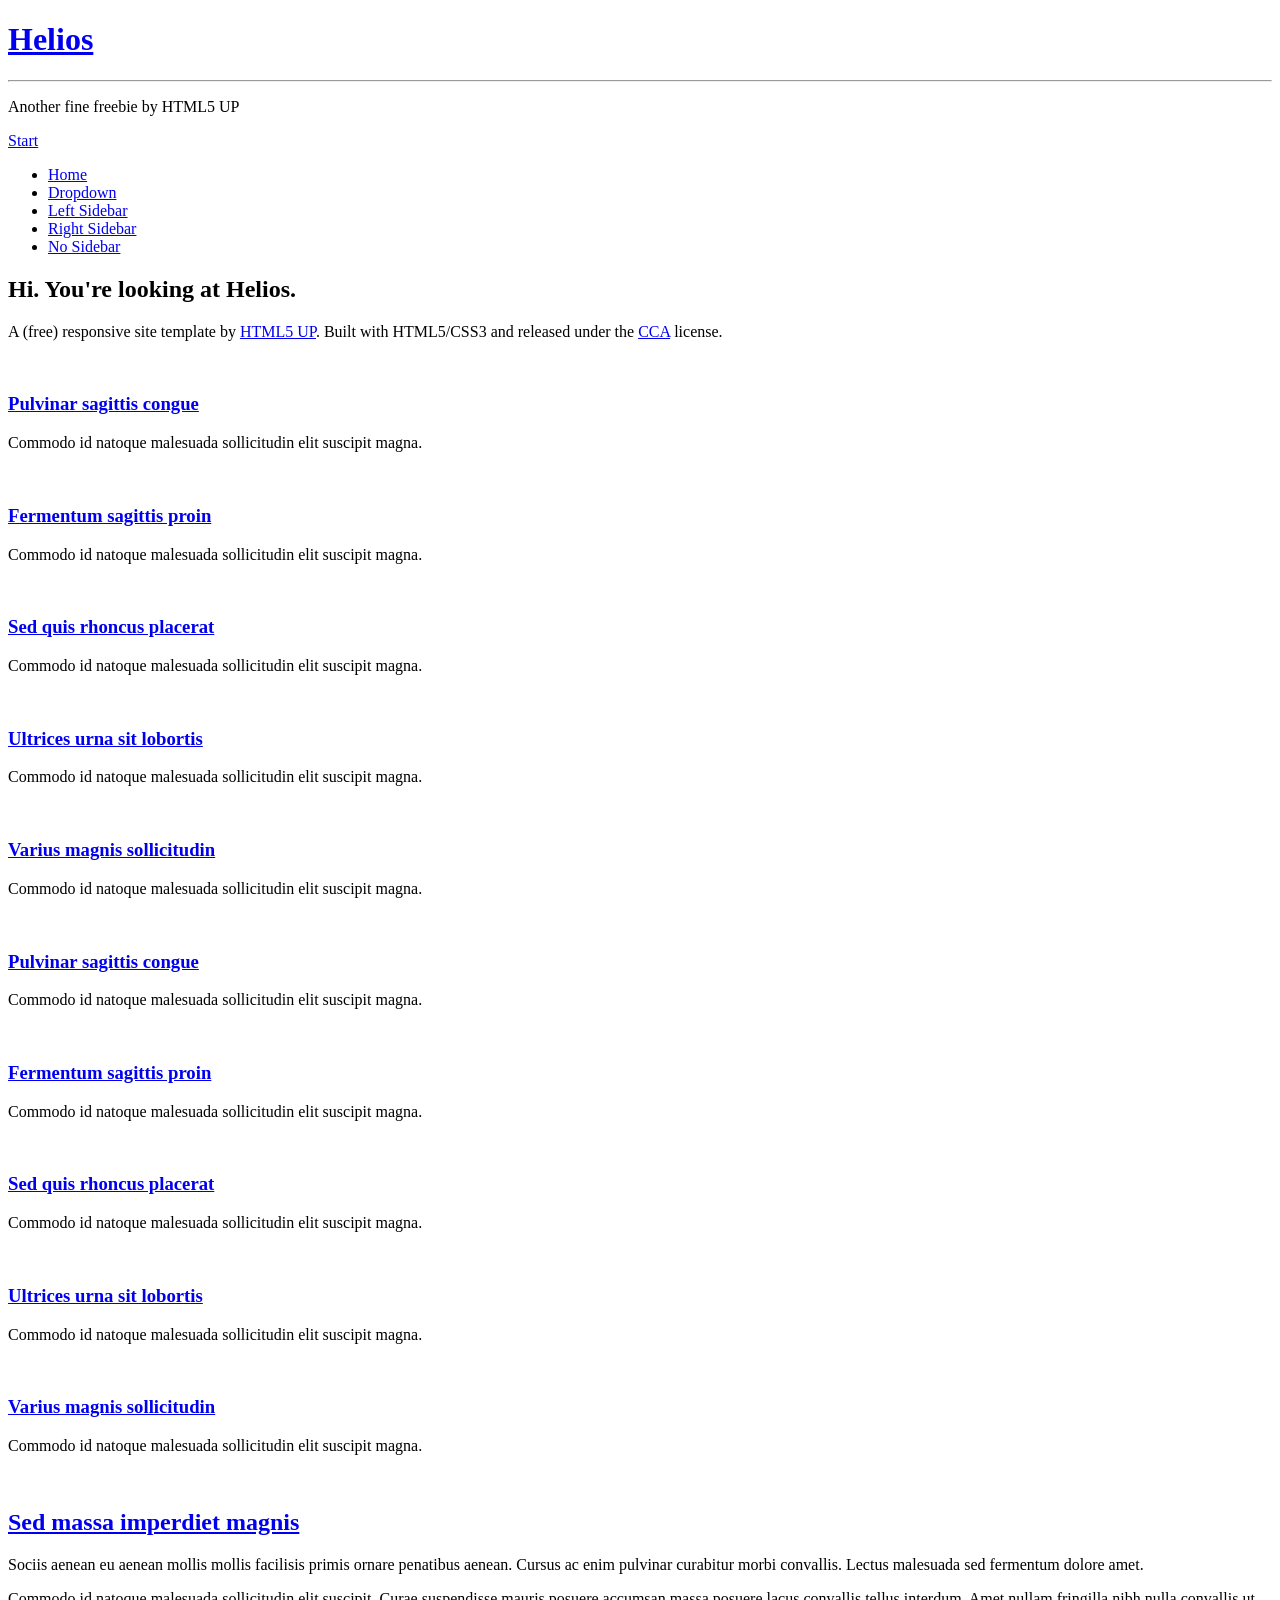
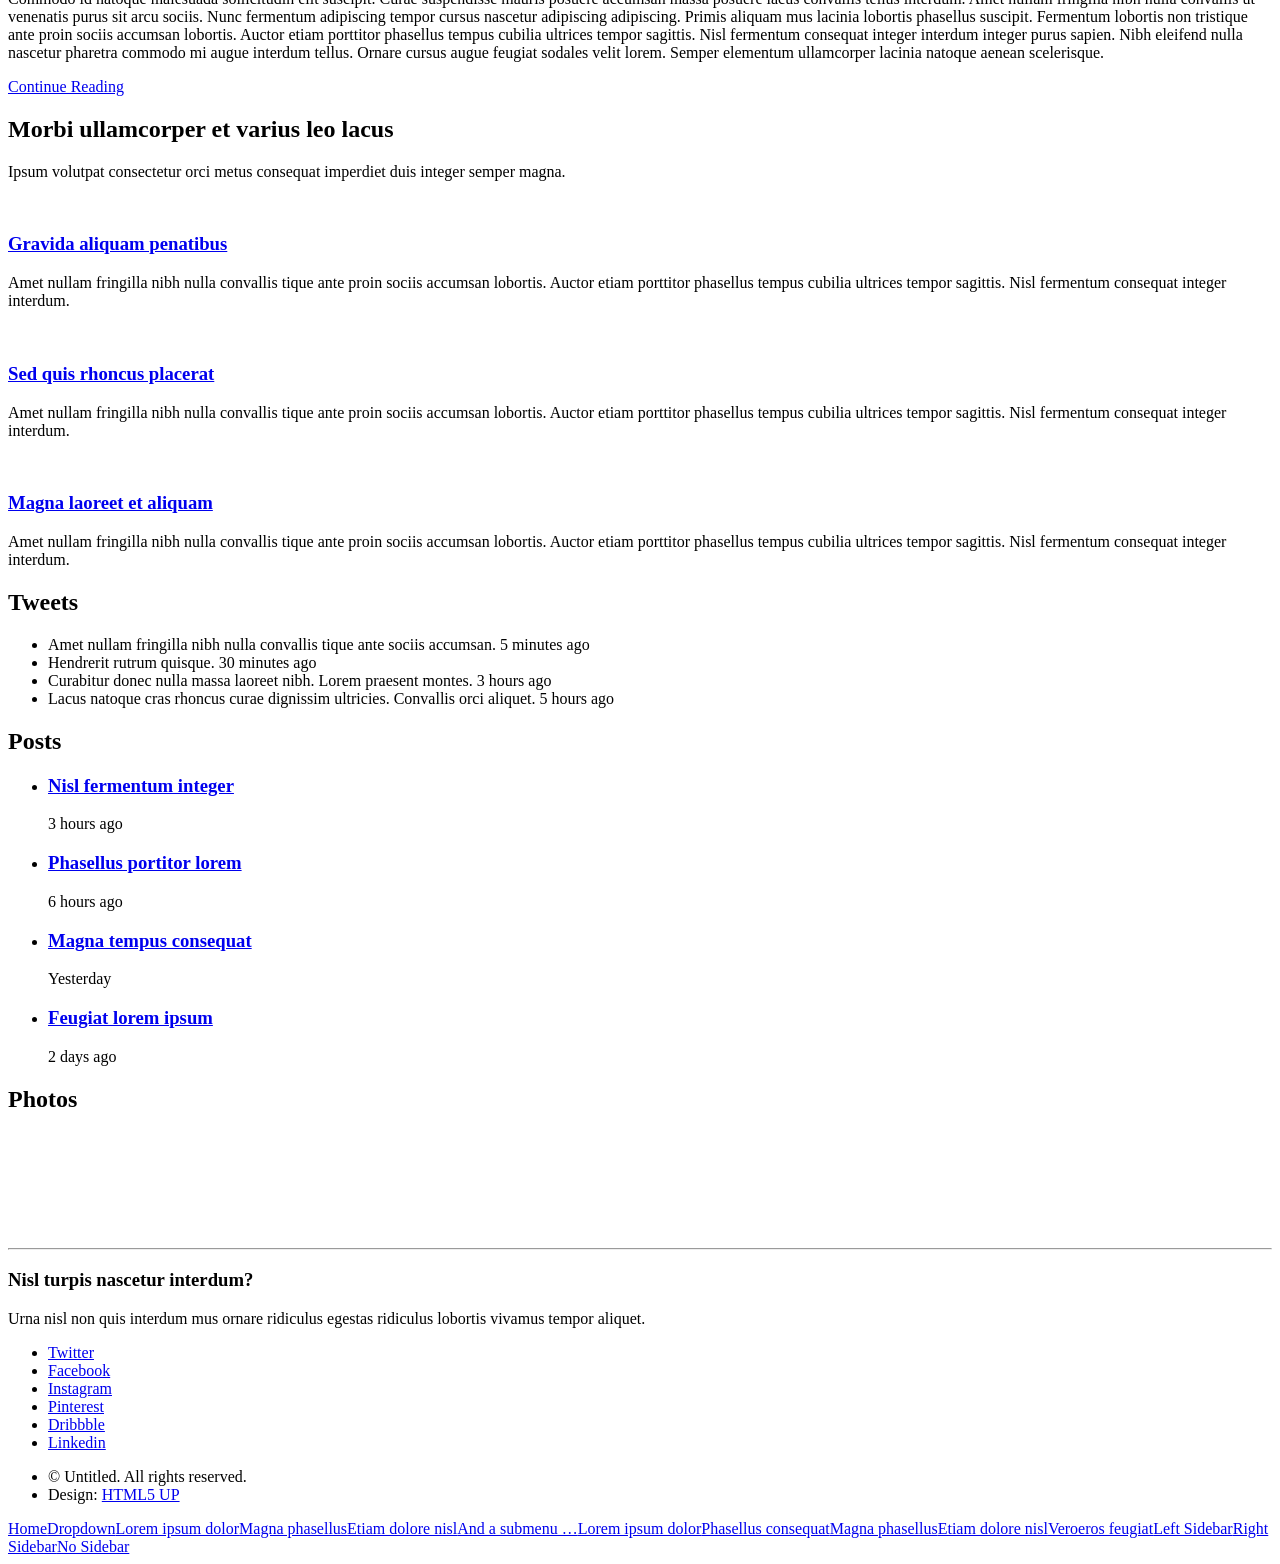
==== index.html @ 425efc1b "first commit" ====
<!DOCTYPE HTML>
<!--
	Helios by HTML5 UP
	html5up.net | @ajlkn
	Free for personal and commercial use under the CCA 3.0 license (html5up.net/license)
-->
<html>
	<head>
		<title>Helios by HTML5 UP</title>
		<meta charset="utf-8" />
		<meta name="viewport" content="width=device-width, initial-scale=1, user-scalable=no" />
		<link rel="stylesheet" href="assets/css/main.css" />
		<noscript><link rel="stylesheet" href="assets/css/noscript.css" /></noscript>
	</head>
	<body class="homepage is-preload">
		<div id="page-wrapper">

			<!-- Header -->
				<div id="header">

					<!-- Inner -->
						<div class="inner">
							<header>
								<h1><a href="index.html" id="logo">Helios</a></h1>
								<hr />
								<p>Another fine freebie by HTML5 UP</p>
							</header>
							<footer>
								<a href="#banner" class="button circled scrolly">Start</a>
							</footer>
						</div>

					<!-- Nav -->
						<nav id="nav">
							<ul>
								<li><a href="index.html">Home</a></li>
								<li>
									<a href="#">Dropdown</a>
									<ul>
										<li><a href="#">Lorem ipsum dolor</a></li>
										<li><a href="#">Magna phasellus</a></li>
										<li><a href="#">Etiam dolore nisl</a></li>
										<li>
											<a href="#">And a submenu &hellip;</a>
											<ul>
												<li><a href="#">Lorem ipsum dolor</a></li>
												<li><a href="#">Phasellus consequat</a></li>
												<li><a href="#">Magna phasellus</a></li>
												<li><a href="#">Etiam dolore nisl</a></li>
											</ul>
										</li>
										<li><a href="#">Veroeros feugiat</a></li>
									</ul>
								</li>
								<li><a href="left-sidebar.html">Left Sidebar</a></li>
								<li><a href="right-sidebar.html">Right Sidebar</a></li>
								<li><a href="no-sidebar.html">No Sidebar</a></li>
							</ul>
						</nav>

				</div>

			<!-- Banner -->
				<section id="banner">
					<header>
						<h2>Hi. You're looking at <strong>Helios</strong>.</h2>
						<p>
							A (free) responsive site template by <a href="http://html5up.net">HTML5 UP</a>.
							Built with HTML5/CSS3 and released under the <a href="http://html5up.net/license">CCA</a> license.
						</p>
					</header>
				</section>

			<!-- Carousel -->
				<section class="carousel">
					<div class="reel">

						<article>
							<a href="#" class="image featured"><img src="images/pic01.jpg" alt="" /></a>
							<header>
								<h3><a href="#">Pulvinar sagittis congue</a></h3>
							</header>
							<p>Commodo id natoque malesuada sollicitudin elit suscipit magna.</p>
						</article>

						<article>
							<a href="#" class="image featured"><img src="images/pic02.jpg" alt="" /></a>
							<header>
								<h3><a href="#">Fermentum sagittis proin</a></h3>
							</header>
							<p>Commodo id natoque malesuada sollicitudin elit suscipit magna.</p>
						</article>

						<article>
							<a href="#" class="image featured"><img src="images/pic03.jpg" alt="" /></a>
							<header>
								<h3><a href="#">Sed quis rhoncus placerat</a></h3>
							</header>
							<p>Commodo id natoque malesuada sollicitudin elit suscipit magna.</p>
						</article>

						<article>
							<a href="#" class="image featured"><img src="images/pic04.jpg" alt="" /></a>
							<header>
								<h3><a href="#">Ultrices urna sit lobortis</a></h3>
							</header>
							<p>Commodo id natoque malesuada sollicitudin elit suscipit magna.</p>
						</article>

						<article>
							<a href="#" class="image featured"><img src="images/pic05.jpg" alt="" /></a>
							<header>
								<h3><a href="#">Varius magnis sollicitudin</a></h3>
							</header>
							<p>Commodo id natoque malesuada sollicitudin elit suscipit magna.</p>
						</article>

						<article>
							<a href="#" class="image featured"><img src="images/pic01.jpg" alt="" /></a>
							<header>
								<h3><a href="#">Pulvinar sagittis congue</a></h3>
							</header>
							<p>Commodo id natoque malesuada sollicitudin elit suscipit magna.</p>
						</article>

						<article>
							<a href="#" class="image featured"><img src="images/pic02.jpg" alt="" /></a>
							<header>
								<h3><a href="#">Fermentum sagittis proin</a></h3>
							</header>
							<p>Commodo id natoque malesuada sollicitudin elit suscipit magna.</p>
						</article>

						<article>
							<a href="#" class="image featured"><img src="images/pic03.jpg" alt="" /></a>
							<header>
								<h3><a href="#">Sed quis rhoncus placerat</a></h3>
							</header>
							<p>Commodo id natoque malesuada sollicitudin elit suscipit magna.</p>
						</article>

						<article>
							<a href="#" class="image featured"><img src="images/pic04.jpg" alt="" /></a>
							<header>
								<h3><a href="#">Ultrices urna sit lobortis</a></h3>
							</header>
							<p>Commodo id natoque malesuada sollicitudin elit suscipit magna.</p>
						</article>

						<article>
							<a href="#" class="image featured"><img src="images/pic05.jpg" alt="" /></a>
							<header>
								<h3><a href="#">Varius magnis sollicitudin</a></h3>
							</header>
							<p>Commodo id natoque malesuada sollicitudin elit suscipit magna.</p>
						</article>

					</div>
				</section>

			<!-- Main -->
				<div class="wrapper style2">

					<article id="main" class="container special">
						<a href="#" class="image featured"><img src="images/pic06.jpg" alt="" /></a>
						<header>
							<h2><a href="#">Sed massa imperdiet magnis</a></h2>
							<p>
								Sociis aenean eu aenean mollis mollis facilisis primis ornare penatibus aenean. Cursus ac enim
								pulvinar curabitur morbi convallis. Lectus malesuada sed fermentum dolore amet.
							</p>
						</header>
						<p>
							Commodo id natoque malesuada sollicitudin elit suscipit. Curae suspendisse mauris posuere accumsan massa
							posuere lacus convallis tellus interdum. Amet nullam fringilla nibh nulla convallis ut venenatis purus
							sit arcu sociis. Nunc fermentum adipiscing tempor cursus nascetur adipiscing adipiscing. Primis aliquam
							mus lacinia lobortis phasellus suscipit. Fermentum lobortis non tristique ante proin sociis accumsan
							lobortis. Auctor etiam porttitor phasellus tempus cubilia ultrices tempor sagittis. Nisl fermentum
							consequat integer interdum integer purus sapien. Nibh eleifend nulla nascetur pharetra commodo mi augue
							interdum tellus. Ornare cursus augue feugiat sodales velit lorem. Semper elementum ullamcorper lacinia
							natoque aenean scelerisque.
						</p>
						<footer>
							<a href="#" class="button">Continue Reading</a>
						</footer>
					</article>

				</div>

			<!-- Features -->
				<div class="wrapper style1">

					<section id="features" class="container special">
						<header>
							<h2>Morbi ullamcorper et varius leo lacus</h2>
							<p>Ipsum volutpat consectetur orci metus consequat imperdiet duis integer semper magna.</p>
						</header>
						<div class="row">
							<article class="col-4 col-12-mobile special">
								<a href="#" class="image featured"><img src="images/pic07.jpg" alt="" /></a>
								<header>
									<h3><a href="#">Gravida aliquam penatibus</a></h3>
								</header>
								<p>
									Amet nullam fringilla nibh nulla convallis tique ante proin sociis accumsan lobortis. Auctor etiam
									porttitor phasellus tempus cubilia ultrices tempor sagittis. Nisl fermentum consequat integer interdum.
								</p>
							</article>
							<article class="col-4 col-12-mobile special">
								<a href="#" class="image featured"><img src="images/pic08.jpg" alt="" /></a>
								<header>
									<h3><a href="#">Sed quis rhoncus placerat</a></h3>
								</header>
								<p>
									Amet nullam fringilla nibh nulla convallis tique ante proin sociis accumsan lobortis. Auctor etiam
									porttitor phasellus tempus cubilia ultrices tempor sagittis. Nisl fermentum consequat integer interdum.
								</p>
							</article>
							<article class="col-4 col-12-mobile special">
								<a href="#" class="image featured"><img src="images/pic09.jpg" alt="" /></a>
								<header>
									<h3><a href="#">Magna laoreet et aliquam</a></h3>
								</header>
								<p>
									Amet nullam fringilla nibh nulla convallis tique ante proin sociis accumsan lobortis. Auctor etiam
									porttitor phasellus tempus cubilia ultrices tempor sagittis. Nisl fermentum consequat integer interdum.
								</p>
							</article>
						</div>
					</section>

				</div>

			<!-- Footer -->
				<div id="footer">
					<div class="container">
						<div class="row">

							<!-- Tweets -->
								<section class="col-4 col-12-mobile">
									<header>
										<h2 class="icon brands fa-twitter circled"><span class="label">Tweets</span></h2>
									</header>
									<ul class="divided">
										<li>
											<article class="tweet">
												Amet nullam fringilla nibh nulla convallis tique ante sociis accumsan.
												<span class="timestamp">5 minutes ago</span>
											</article>
										</li>
										<li>
											<article class="tweet">
												Hendrerit rutrum quisque.
												<span class="timestamp">30 minutes ago</span>
											</article>
										</li>
										<li>
											<article class="tweet">
												Curabitur donec nulla massa laoreet nibh. Lorem praesent montes.
												<span class="timestamp">3 hours ago</span>
											</article>
										</li>
										<li>
											<article class="tweet">
												Lacus natoque cras rhoncus curae dignissim ultricies. Convallis orci aliquet.
												<span class="timestamp">5 hours ago</span>
											</article>
										</li>
									</ul>
								</section>

							<!-- Posts -->
								<section class="col-4 col-12-mobile">
									<header>
										<h2 class="icon solid fa-file circled"><span class="label">Posts</span></h2>
									</header>
									<ul class="divided">
										<li>
											<article class="post stub">
												<header>
													<h3><a href="#">Nisl fermentum integer</a></h3>
												</header>
												<span class="timestamp">3 hours ago</span>
											</article>
										</li>
										<li>
											<article class="post stub">
												<header>
													<h3><a href="#">Phasellus portitor lorem</a></h3>
												</header>
												<span class="timestamp">6 hours ago</span>
											</article>
										</li>
										<li>
											<article class="post stub">
												<header>
													<h3><a href="#">Magna tempus consequat</a></h3>
												</header>
												<span class="timestamp">Yesterday</span>
											</article>
										</li>
										<li>
											<article class="post stub">
												<header>
													<h3><a href="#">Feugiat lorem ipsum</a></h3>
												</header>
												<span class="timestamp">2 days ago</span>
											</article>
										</li>
									</ul>
								</section>

							<!-- Photos -->
								<section class="col-4 col-12-mobile">
									<header>
										<h2 class="icon solid fa-camera circled"><span class="label">Photos</span></h2>
									</header>
									<div class="row gtr-25">
										<div class="col-6">
											<a href="#" class="image fit"><img src="images/pic10.jpg" alt="" /></a>
										</div>
										<div class="col-6">
											<a href="#" class="image fit"><img src="images/pic11.jpg" alt="" /></a>
										</div>
										<div class="col-6">
											<a href="#" class="image fit"><img src="images/pic12.jpg" alt="" /></a>
										</div>
										<div class="col-6">
											<a href="#" class="image fit"><img src="images/pic13.jpg" alt="" /></a>
										</div>
										<div class="col-6">
											<a href="#" class="image fit"><img src="images/pic14.jpg" alt="" /></a>
										</div>
										<div class="col-6">
											<a href="#" class="image fit"><img src="images/pic15.jpg" alt="" /></a>
										</div>
									</div>
								</section>

						</div>
						<hr />
						<div class="row">
							<div class="col-12">

								<!-- Contact -->
									<section class="contact">
										<header>
											<h3>Nisl turpis nascetur interdum?</h3>
										</header>
										<p>Urna nisl non quis interdum mus ornare ridiculus egestas ridiculus lobortis vivamus tempor aliquet.</p>
										<ul class="icons">
											<li><a href="#" class="icon brands fa-twitter"><span class="label">Twitter</span></a></li>
											<li><a href="#" class="icon brands fa-facebook-f"><span class="label">Facebook</span></a></li>
											<li><a href="#" class="icon brands fa-instagram"><span class="label">Instagram</span></a></li>
											<li><a href="#" class="icon brands fa-pinterest"><span class="label">Pinterest</span></a></li>
											<li><a href="#" class="icon brands fa-dribbble"><span class="label">Dribbble</span></a></li>
											<li><a href="#" class="icon brands fa-linkedin-in"><span class="label">Linkedin</span></a></li>
										</ul>
									</section>

								<!-- Copyright -->
									<div class="copyright">
										<ul class="menu">
											<li>&copy; Untitled. All rights reserved.</li><li>Design: <a href="http://html5up.net">HTML5 UP</a></li>
										</ul>
									</div>

							</div>

						</div>
					</div>
				</div>

		</div>

		<!-- Scripts -->
			<script src="assets/js/jquery.min.js"></script>
			<script src="assets/js/jquery.dropotron.min.js"></script>
			<script src="assets/js/jquery.scrolly.min.js"></script>
			<script src="assets/js/jquery.scrollex.min.js"></script>
			<script src="assets/js/browser.min.js"></script>
			<script src="assets/js/breakpoints.min.js"></script>
			<script src="assets/js/util.js"></script>
			<script src="assets/js/main.js"></script>

	</body>
</html>
---- assets/css/main.css ----
@import url("https://fonts.googleapis.com/css?family=Source+Sans+Pro:300,300italic,400,400italic,600");
@import url("fontawesome-all.min.css");

/*
	Helios by HTML5 UP
	html5up.net | @ajlkn
	Free for personal and commercial use under the CCA 3.0 license (html5up.net/license)
*/

html, body, div, span, applet, object,
iframe, h1, h2, h3, h4, h5, h6, p, blockquote,
pre, a, abbr, acronym, address, big, cite,
code, del, dfn, em, img, ins, kbd, q, s, samp,
small, strike, strong, sub, sup, tt, var, b,
u, i, center, dl, dt, dd, ol, ul, li, fieldset,
form, label, legend, table, caption, tbody,
tfoot, thead, tr, th, td, article, aside,
canvas, details, embed, figure, figcaption,
footer, header, hgroup, menu, nav, output, ruby,
section, summary, time, mark, audio, video {
	margin: 0;
	padding: 0;
	border: 0;
	font-size: 100%;
	font: inherit;
	vertical-align: baseline;}

article, aside, details, figcaption, figure,
footer, header, hgroup, menu, nav, section {
	display: block;}

body {
	line-height: 1;
}

ol, ul {
	list-style: none;
}

blockquote, q {
	quotes: none;
}

	blockquote:before, blockquote:after, q:before, q:after {
		content: '';
		content: none;
	}

table {
	border-collapse: collapse;
	border-spacing: 0;
}

body {
	-webkit-text-size-adjust: none;
}

mark {
	background-color: transparent;
	color: inherit;
}

input::-moz-focus-inner {
	border: 0;
	padding: 0;
}

input, select, textarea {
	-moz-appearance: none;
	-webkit-appearance: none;
	-ms-appearance: none;
	appearance: none;
}

/* Basic */

	html {
		box-sizing: border-box;
	}

	*, *:before, *:after {
		box-sizing: inherit;
	}

	body {
		background: #f0f4f4;
		color: #5b5b5b;
		font-size: 15pt;
		line-height: 1.85em;
		font-family: 'Source Sans Pro', sans-serif;
		font-weight: 300;
	}

		body.is-preload *, body.is-preload *:before, body.is-preload *:after {
			-moz-animation: none !important;
			-webkit-animation: none !important;
			-ms-animation: none !important;
			animation: none !important;
			-moz-transition: none !important;
			-webkit-transition: none !important;
			-ms-transition: none !important;
			transition: none !important;
		}

	input, textarea, select {
		font-size: 15pt;
		line-height: 1.85em;
		font-family: 'Source Sans Pro', sans-serif;
		font-weight: 300;
	}

	h1, h2, h3, h4, h5, h6 {
		font-weight: 400;
		color: #483949;
		line-height: 1.25em;
	}

	h1 a, h2 a, h3 a, h4 a, h5 a, h6 a {
		color: inherit;
		text-decoration: none;
		border-bottom-color: transparent;
	}

	h1 strong, h2 strong, h3 strong, h4 strong, h5 strong, h6 strong {
		font-weight: 600;
	}

	h2 {
		font-size: 2.85em;
	}

	h3 {
		font-size: 1.25em;
	}

	h4 {
		font-size: 1em;
		margin: 0 0 0.25em 0;
	}

	strong, b {
		font-weight: 400;
		color: #483949;
	}

	em, i {
		font-style: italic;
	}

	a {
		color: inherit;
		border-bottom: solid 1px rgba(128, 128, 128, 0.15);
		text-decoration: none;
		-moz-transition: background-color 0.35s ease-in-out, color 0.35s ease-in-out, border-bottom-color 0.35s ease-in-out;
		-webkit-transition: background-color 0.35s ease-in-out, color 0.35s ease-in-out, border-bottom-color 0.35s ease-in-out;
		-ms-transition: background-color 0.35s ease-in-out, color 0.35s ease-in-out, border-bottom-color 0.35s ease-in-out;
		transition: background-color 0.35s ease-in-out, color 0.35s ease-in-out, border-bottom-color 0.35s ease-in-out;
	}

		a:hover {
			color: #ef8376;
			border-bottom-color: transparent;
		}

	sub {
		position: relative;
		top: 0.5em;
		font-size: 0.8em;
	}

	sup {
		position: relative;
		top: -0.5em;
		font-size: 0.8em;
	}

	blockquote {
		border-left: solid 0.5em #ddd;
		padding: 1em 0 1em 2em;
		font-style: italic;
	}

	p, ul, ol, dl, table {
		margin-bottom: 1em;
	}

	p {
		text-align: justify;
	}

	br.clear {
		clear: both;
	}

	hr {
		position: relative;
		display: block;
		border: 0;
		top: 4.5em;
		margin-bottom: 9em;
		height: 6px;
		border-top: solid 1px rgba(128, 128, 128, 0.2);
		border-bottom: solid 1px rgba(128, 128, 128, 0.2);
	}

		hr:before, hr:after {
			content: '';
			position: absolute;
			top: -8px;
			display: block;
			width: 1px;
			height: 21px;
			background: rgba(128, 128, 128, 0.2);
		}

		hr:before {
			left: -1px;
		}

		hr:after {
			right: -1px;
		}

	.timestamp {
		color: rgba(128, 128, 128, 0.75);
		font-size: 0.8em;
	}

/* Container */

	.container {
		margin: 0 auto;
		max-width: 100%;
		width: 1400px;
	}

		@media screen and (max-width: 1680px) {

			.container {
				width: 1200px;
			}

		}

		@media screen and (max-width: 1280px) {

			.container {
				width: 100%;
			}

		}

		@media screen and (max-width: 960px) {

			.container {
				width: 100%;
			}

		}

		@media screen and (max-width: 840px) {

			.container {
				width: 100%;
			}

		}

		@media screen and (max-width: 736px) {

			.container {
				width: 100%;
			}

		}

/* Row */

	.row {
		display: flex;
		flex-wrap: wrap;
		box-sizing: border-box;
		align-items: stretch;
	}

		.row > * {
			box-sizing: border-box;
		}

		.row.gtr-uniform > * > :last-child {
			margin-bottom: 0;
		}

		.row.aln-left {
			justify-content: flex-start;
		}

		.row.aln-center {
			justify-content: center;
		}

		.row.aln-right {
			justify-content: flex-end;
		}

		.row.aln-top {
			align-items: flex-start;
		}

		.row.aln-middle {
			align-items: center;
		}

		.row.aln-bottom {
			align-items: flex-end;
		}

		.row > .imp {
			order: -1;
		}

		.row > .col-1 {
			width: 8.33333%;
		}

		.row > .off-1 {
			margin-left: 8.33333%;
		}

		.row > .col-2 {
			width: 16.66667%;
		}

		.row > .off-2 {
			margin-left: 16.66667%;
		}

		.row > .col-3 {
			width: 25%;
		}

		.row > .off-3 {
			margin-left: 25%;
		}

		.row > .col-4 {
			width: 33.33333%;
		}

		.row > .off-4 {
			margin-left: 33.33333%;
		}

		.row > .col-5 {
			width: 41.66667%;
		}

		.row > .off-5 {
			margin-left: 41.66667%;
		}

		.row > .col-6 {
			width: 50%;
		}

		.row > .off-6 {
			margin-left: 50%;
		}

		.row > .col-7 {
			width: 58.33333%;
		}

		.row > .off-7 {
			margin-left: 58.33333%;
		}

		.row > .col-8 {
			width: 66.66667%;
		}

		.row > .off-8 {
			margin-left: 66.66667%;
		}

		.row > .col-9 {
			width: 75%;
		}

		.row > .off-9 {
			margin-left: 75%;
		}

		.row > .col-10 {
			width: 83.33333%;
		}

		.row > .off-10 {
			margin-left: 83.33333%;
		}

		.row > .col-11 {
			width: 91.66667%;
		}

		.row > .off-11 {
			margin-left: 91.66667%;
		}

		.row > .col-12 {
			width: 100%;
		}

		.row > .off-12 {
			margin-left: 100%;
		}

		.row.gtr-0 {
			margin-top: 0px;
			margin-left: 0px;
		}

			.row.gtr-0 > * {
				padding: 0px 0 0 0px;
			}

			.row.gtr-0.gtr-uniform {
				margin-top: 0px;
			}

				.row.gtr-0.gtr-uniform > * {
					padding-top: 0px;
				}

		.row.gtr-25 {
			margin-top: -10px;
			margin-left: -10px;
		}

			.row.gtr-25 > * {
				padding: 10px 0 0 10px;
			}

			.row.gtr-25.gtr-uniform {
				margin-top: -10px;
			}

				.row.gtr-25.gtr-uniform > * {
					padding-top: 10px;
				}

		.row.gtr-50 {
			margin-top: -20px;
			margin-left: -20px;
		}

			.row.gtr-50 > * {
				padding: 20px 0 0 20px;
			}

			.row.gtr-50.gtr-uniform {
				margin-top: -20px;
			}

				.row.gtr-50.gtr-uniform > * {
					padding-top: 20px;
				}

		.row {
			margin-top: -40px;
			margin-left: -40px;
		}

			.row > * {
				padding: 40px 0 0 40px;
			}

			.row.gtr-uniform {
				margin-top: -40px;
			}

				.row.gtr-uniform > * {
					padding-top: 40px;
				}

		.row.gtr-150 {
			margin-top: -60px;
			margin-left: -60px;
		}

			.row.gtr-150 > * {
				padding: 60px 0 0 60px;
			}

			.row.gtr-150.gtr-uniform {
				margin-top: -60px;
			}

				.row.gtr-150.gtr-uniform > * {
					padding-top: 60px;
				}

		.row.gtr-200 {
			margin-top: -80px;
			margin-left: -80px;
		}

			.row.gtr-200 > * {
				padding: 80px 0 0 80px;
			}

			.row.gtr-200.gtr-uniform {
				margin-top: -80px;
			}

				.row.gtr-200.gtr-uniform > * {
					padding-top: 80px;
				}

		@media screen and (max-width: 1680px) {

			.row {
				display: flex;
				flex-wrap: wrap;
				box-sizing: border-box;
				align-items: stretch;
			}

				.row > * {
					box-sizing: border-box;
				}

				.row.gtr-uniform > * > :last-child {
					margin-bottom: 0;
				}

				.row.aln-left {
					justify-content: flex-start;
				}

				.row.aln-center {
					justify-content: center;
				}

				.row.aln-right {
					justify-content: flex-end;
				}

				.row.aln-top {
					align-items: flex-start;
				}

				.row.aln-middle {
					align-items: center;
				}

				.row.aln-bottom {
					align-items: flex-end;
				}

				.row > .imp-wide {
					order: -1;
				}

				.row > .col-1-wide {
					width: 8.33333%;
				}

				.row > .off-1-wide {
					margin-left: 8.33333%;
				}

				.row > .col-2-wide {
					width: 16.66667%;
				}

				.row > .off-2-wide {
					margin-left: 16.66667%;
				}

				.row > .col-3-wide {
					width: 25%;
				}

				.row > .off-3-wide {
					margin-left: 25%;
				}

				.row > .col-4-wide {
					width: 33.33333%;
				}

				.row > .off-4-wide {
					margin-left: 33.33333%;
				}

				.row > .col-5-wide {
					width: 41.66667%;
				}

				.row > .off-5-wide {
					margin-left: 41.66667%;
				}

				.row > .col-6-wide {
					width: 50%;
				}

				.row > .off-6-wide {
					margin-left: 50%;
				}

				.row > .col-7-wide {
					width: 58.33333%;
				}

				.row > .off-7-wide {
					margin-left: 58.33333%;
				}

				.row > .col-8-wide {
					width: 66.66667%;
				}

				.row > .off-8-wide {
					margin-left: 66.66667%;
				}

				.row > .col-9-wide {
					width: 75%;
				}

				.row > .off-9-wide {
					margin-left: 75%;
				}

				.row > .col-10-wide {
					width: 83.33333%;
				}

				.row > .off-10-wide {
					margin-left: 83.33333%;
				}

				.row > .col-11-wide {
					width: 91.66667%;
				}

				.row > .off-11-wide {
					margin-left: 91.66667%;
				}

				.row > .col-12-wide {
					width: 100%;
				}

				.row > .off-12-wide {
					margin-left: 100%;
				}

				.row.gtr-0 {
					margin-top: 0px;
					margin-left: 0px;
				}

					.row.gtr-0 > * {
						padding: 0px 0 0 0px;
					}

					.row.gtr-0.gtr-uniform {
						margin-top: 0px;
					}

						.row.gtr-0.gtr-uniform > * {
							padding-top: 0px;
						}

				.row.gtr-25 {
					margin-top: -10px;
					margin-left: -10px;
				}

					.row.gtr-25 > * {
						padding: 10px 0 0 10px;
					}

					.row.gtr-25.gtr-uniform {
						margin-top: -10px;
					}

						.row.gtr-25.gtr-uniform > * {
							padding-top: 10px;
						}

				.row.gtr-50 {
					margin-top: -20px;
					margin-left: -20px;
				}

					.row.gtr-50 > * {
						padding: 20px 0 0 20px;
					}

					.row.gtr-50.gtr-uniform {
						margin-top: -20px;
					}

						.row.gtr-50.gtr-uniform > * {
							padding-top: 20px;
						}

				.row {
					margin-top: -40px;
					margin-left: -40px;
				}

					.row > * {
						padding: 40px 0 0 40px;
					}

					.row.gtr-uniform {
						margin-top: -40px;
					}

						.row.gtr-uniform > * {
							padding-top: 40px;
						}

				.row.gtr-150 {
					margin-top: -60px;
					margin-left: -60px;
				}

					.row.gtr-150 > * {
						padding: 60px 0 0 60px;
					}

					.row.gtr-150.gtr-uniform {
						margin-top: -60px;
					}

						.row.gtr-150.gtr-uniform > * {
							padding-top: 60px;
						}

				.row.gtr-200 {
					margin-top: -80px;
					margin-left: -80px;
				}

					.row.gtr-200 > * {
						padding: 80px 0 0 80px;
					}

					.row.gtr-200.gtr-uniform {
						margin-top: -80px;
					}

						.row.gtr-200.gtr-uniform > * {
							padding-top: 80px;
						}

		}

		@media screen and (max-width: 1280px) {

			.row {
				display: flex;
				flex-wrap: wrap;
				box-sizing: border-box;
				align-items: stretch;
			}

				.row > * {
					box-sizing: border-box;
				}

				.row.gtr-uniform > * > :last-child {
					margin-bottom: 0;
				}

				.row.aln-left {
					justify-content: flex-start;
				}

				.row.aln-center {
					justify-content: center;
				}

				.row.aln-right {
					justify-content: flex-end;
				}

				.row.aln-top {
					align-items: flex-start;
				}

				.row.aln-middle {
					align-items: center;
				}

				.row.aln-bottom {
					align-items: flex-end;
				}

				.row > .imp-normal {
					order: -1;
				}

				.row > .col-1-normal {
					width: 8.33333%;
				}

				.row > .off-1-normal {
					margin-left: 8.33333%;
				}

				.row > .col-2-normal {
					width: 16.66667%;
				}

				.row > .off-2-normal {
					margin-left: 16.66667%;
				}

				.row > .col-3-normal {
					width: 25%;
				}

				.row > .off-3-normal {
					margin-left: 25%;
				}

				.row > .col-4-normal {
					width: 33.33333%;
				}

				.row > .off-4-normal {
					margin-left: 33.33333%;
				}

				.row > .col-5-normal {
					width: 41.66667%;
				}

				.row > .off-5-normal {
					margin-left: 41.66667%;
				}

				.row > .col-6-normal {
					width: 50%;
				}

				.row > .off-6-normal {
					margin-left: 50%;
				}

				.row > .col-7-normal {
					width: 58.33333%;
				}

				.row > .off-7-normal {
					margin-left: 58.33333%;
				}

				.row > .col-8-normal {
					width: 66.66667%;
				}

				.row > .off-8-normal {
					margin-left: 66.66667%;
				}

				.row > .col-9-normal {
					width: 75%;
				}

				.row > .off-9-normal {
					margin-left: 75%;
				}

				.row > .col-10-normal {
					width: 83.33333%;
				}

				.row > .off-10-normal {
					margin-left: 83.33333%;
				}

				.row > .col-11-normal {
					width: 91.66667%;
				}

				.row > .off-11-normal {
					margin-left: 91.66667%;
				}

				.row > .col-12-normal {
					width: 100%;
				}

				.row > .off-12-normal {
					margin-left: 100%;
				}

				.row.gtr-0 {
					margin-top: 0px;
					margin-left: 0px;
				}

					.row.gtr-0 > * {
						padding: 0px 0 0 0px;
					}

					.row.gtr-0.gtr-uniform {
						margin-top: 0px;
					}

						.row.gtr-0.gtr-uniform > * {
							padding-top: 0px;
						}

				.row.gtr-25 {
					margin-top: -9px;
					margin-left: -9px;
				}

					.row.gtr-25 > * {
						padding: 9px 0 0 9px;
					}

					.row.gtr-25.gtr-uniform {
						margin-top: -9px;
					}

						.row.gtr-25.gtr-uniform > * {
							padding-top: 9px;
						}

				.row.gtr-50 {
					margin-top: -18px;
					margin-left: -18px;
				}

					.row.gtr-50 > * {
						padding: 18px 0 0 18px;
					}

					.row.gtr-50.gtr-uniform {
						margin-top: -18px;
					}

						.row.gtr-50.gtr-uniform > * {
							padding-top: 18px;
						}

				.row {
					margin-top: -36px;
					margin-left: -36px;
				}

					.row > * {
						padding: 36px 0 0 36px;
					}

					.row.gtr-uniform {
						margin-top: -36px;
					}

						.row.gtr-uniform > * {
							padding-top: 36px;
						}

				.row.gtr-150 {
					margin-top: -54px;
					margin-left: -54px;
				}

					.row.gtr-150 > * {
						padding: 54px 0 0 54px;
					}

					.row.gtr-150.gtr-uniform {
						margin-top: -54px;
					}

						.row.gtr-150.gtr-uniform > * {
							padding-top: 54px;
						}

				.row.gtr-200 {
					margin-top: -72px;
					margin-left: -72px;
				}

					.row.gtr-200 > * {
						padding: 72px 0 0 72px;
					}

					.row.gtr-200.gtr-uniform {
						margin-top: -72px;
					}

						.row.gtr-200.gtr-uniform > * {
							padding-top: 72px;
						}

		}

		@media screen and (max-width: 960px) {

			.row {
				display: flex;
				flex-wrap: wrap;
				box-sizing: border-box;
				align-items: stretch;
			}

				.row > * {
					box-sizing: border-box;
				}

				.row.gtr-uniform > * > :last-child {
					margin-bottom: 0;
				}

				.row.aln-left {
					justify-content: flex-start;
				}

				.row.aln-center {
					justify-content: center;
				}

				.row.aln-right {
					justify-content: flex-end;
				}

				.row.aln-top {
					align-items: flex-start;
				}

				.row.aln-middle {
					align-items: center;
				}

				.row.aln-bottom {
					align-items: flex-end;
				}

				.row > .imp-narrow {
					order: -1;
				}

				.row > .col-1-narrow {
					width: 8.33333%;
				}

				.row > .off-1-narrow {
					margin-left: 8.33333%;
				}

				.row > .col-2-narrow {
					width: 16.66667%;
				}

				.row > .off-2-narrow {
					margin-left: 16.66667%;
				}

				.row > .col-3-narrow {
					width: 25%;
				}

				.row > .off-3-narrow {
					margin-left: 25%;
				}

				.row > .col-4-narrow {
					width: 33.33333%;
				}

				.row > .off-4-narrow {
					margin-left: 33.33333%;
				}

				.row > .col-5-narrow {
					width: 41.66667%;
				}

				.row > .off-5-narrow {
					margin-left: 41.66667%;
				}

				.row > .col-6-narrow {
					width: 50%;
				}

				.row > .off-6-narrow {
					margin-left: 50%;
				}

				.row > .col-7-narrow {
					width: 58.33333%;
				}

				.row > .off-7-narrow {
					margin-left: 58.33333%;
				}

				.row > .col-8-narrow {
					width: 66.66667%;
				}

				.row > .off-8-narrow {
					margin-left: 66.66667%;
				}

				.row > .col-9-narrow {
					width: 75%;
				}

				.row > .off-9-narrow {
					margin-left: 75%;
				}

				.row > .col-10-narrow {
					width: 83.33333%;
				}

				.row > .off-10-narrow {
					margin-left: 83.33333%;
				}

				.row > .col-11-narrow {
					width: 91.66667%;
				}

				.row > .off-11-narrow {
					margin-left: 91.66667%;
				}

				.row > .col-12-narrow {
					width: 100%;
				}

				.row > .off-12-narrow {
					margin-left: 100%;
				}

				.row.gtr-0 {
					margin-top: 0px;
					margin-left: 0px;
				}

					.row.gtr-0 > * {
						padding: 0px 0 0 0px;
					}

					.row.gtr-0.gtr-uniform {
						margin-top: 0px;
					}

						.row.gtr-0.gtr-uniform > * {
							padding-top: 0px;
						}

				.row.gtr-25 {
					margin-top: -8px;
					margin-left: -8px;
				}

					.row.gtr-25 > * {
						padding: 8px 0 0 8px;
					}

					.row.gtr-25.gtr-uniform {
						margin-top: -8px;
					}

						.row.gtr-25.gtr-uniform > * {
							padding-top: 8px;
						}

				.row.gtr-50 {
					margin-top: -16px;
					margin-left: -16px;
				}

					.row.gtr-50 > * {
						padding: 16px 0 0 16px;
					}

					.row.gtr-50.gtr-uniform {
						margin-top: -16px;
					}

						.row.gtr-50.gtr-uniform > * {
							padding-top: 16px;
						}

				.row {
					margin-top: -32px;
					margin-left: -32px;
				}

					.row > * {
						padding: 32px 0 0 32px;
					}

					.row.gtr-uniform {
						margin-top: -32px;
					}

						.row.gtr-uniform > * {
							padding-top: 32px;
						}

				.row.gtr-150 {
					margin-top: -48px;
					margin-left: -48px;
				}

					.row.gtr-150 > * {
						padding: 48px 0 0 48px;
					}

					.row.gtr-150.gtr-uniform {
						margin-top: -48px;
					}

						.row.gtr-150.gtr-uniform > * {
							padding-top: 48px;
						}

				.row.gtr-200 {
					margin-top: -64px;
					margin-left: -64px;
				}

					.row.gtr-200 > * {
						padding: 64px 0 0 64px;
					}

					.row.gtr-200.gtr-uniform {
						margin-top: -64px;
					}

						.row.gtr-200.gtr-uniform > * {
							padding-top: 64px;
						}

		}

		@media screen and (max-width: 840px) {

			.row {
				display: flex;
				flex-wrap: wrap;
				box-sizing: border-box;
				align-items: stretch;
			}

				.row > * {
					box-sizing: border-box;
				}

				.row.gtr-uniform > * > :last-child {
					margin-bottom: 0;
				}

				.row.aln-left {
					justify-content: flex-start;
				}

				.row.aln-center {
					justify-content: center;
				}

				.row.aln-right {
					justify-content: flex-end;
				}

				.row.aln-top {
					align-items: flex-start;
				}

				.row.aln-middle {
					align-items: center;
				}

				.row.aln-bottom {
					align-items: flex-end;
				}

				.row > .imp-narrower {
					order: -1;
				}

				.row > .col-1-narrower {
					width: 8.33333%;
				}

				.row > .off-1-narrower {
					margin-left: 8.33333%;
				}

				.row > .col-2-narrower {
					width: 16.66667%;
				}

				.row > .off-2-narrower {
					margin-left: 16.66667%;
				}

				.row > .col-3-narrower {
					width: 25%;
				}

				.row > .off-3-narrower {
					margin-left: 25%;
				}

				.row > .col-4-narrower {
					width: 33.33333%;
				}

				.row > .off-4-narrower {
					margin-left: 33.33333%;
				}

				.row > .col-5-narrower {
					width: 41.66667%;
				}

				.row > .off-5-narrower {
					margin-left: 41.66667%;
				}

				.row > .col-6-narrower {
					width: 50%;
				}

				.row > .off-6-narrower {
					margin-left: 50%;
				}

				.row > .col-7-narrower {
					width: 58.33333%;
				}

				.row > .off-7-narrower {
					margin-left: 58.33333%;
				}

				.row > .col-8-narrower {
					width: 66.66667%;
				}

				.row > .off-8-narrower {
					margin-left: 66.66667%;
				}

				.row > .col-9-narrower {
					width: 75%;
				}

				.row > .off-9-narrower {
					margin-left: 75%;
				}

				.row > .col-10-narrower {
					width: 83.33333%;
				}

				.row > .off-10-narrower {
					margin-left: 83.33333%;
				}

				.row > .col-11-narrower {
					width: 91.66667%;
				}

				.row > .off-11-narrower {
					margin-left: 91.66667%;
				}

				.row > .col-12-narrower {
					width: 100%;
				}

				.row > .off-12-narrower {
					margin-left: 100%;
				}

				.row.gtr-0 {
					margin-top: 0px;
					margin-left: 0px;
				}

					.row.gtr-0 > * {
						padding: 0px 0 0 0px;
					}

					.row.gtr-0.gtr-uniform {
						margin-top: 0px;
					}

						.row.gtr-0.gtr-uniform > * {
							padding-top: 0px;
						}

				.row.gtr-25 {
					margin-top: -8px;
					margin-left: -8px;
				}

					.row.gtr-25 > * {
						padding: 8px 0 0 8px;
					}

					.row.gtr-25.gtr-uniform {
						margin-top: -8px;
					}

						.row.gtr-25.gtr-uniform > * {
							padding-top: 8px;
						}

				.row.gtr-50 {
					margin-top: -16px;
					margin-left: -16px;
				}

					.row.gtr-50 > * {
						padding: 16px 0 0 16px;
					}

					.row.gtr-50.gtr-uniform {
						margin-top: -16px;
					}

						.row.gtr-50.gtr-uniform > * {
							padding-top: 16px;
						}

				.row {
					margin-top: -32px;
					margin-left: -32px;
				}

					.row > * {
						padding: 32px 0 0 32px;
					}

					.row.gtr-uniform {
						margin-top: -32px;
					}

						.row.gtr-uniform > * {
							padding-top: 32px;
						}

				.row.gtr-150 {
					margin-top: -48px;
					margin-left: -48px;
				}

					.row.gtr-150 > * {
						padding: 48px 0 0 48px;
					}

					.row.gtr-150.gtr-uniform {
						margin-top: -48px;
					}

						.row.gtr-150.gtr-uniform > * {
							padding-top: 48px;
						}

				.row.gtr-200 {
					margin-top: -64px;
					margin-left: -64px;
				}

					.row.gtr-200 > * {
						padding: 64px 0 0 64px;
					}

					.row.gtr-200.gtr-uniform {
						margin-top: -64px;
					}

						.row.gtr-200.gtr-uniform > * {
							padding-top: 64px;
						}

		}

		@media screen and (max-width: 736px) {

			.row {
				display: flex;
				flex-wrap: wrap;
				box-sizing: border-box;
				align-items: stretch;
			}

				.row > * {
					box-sizing: border-box;
				}

				.row.gtr-uniform > * > :last-child {
					margin-bottom: 0;
				}

				.row.aln-left {
					justify-content: flex-start;
				}

				.row.aln-center {
					justify-content: center;
				}

				.row.aln-right {
					justify-content: flex-end;
				}

				.row.aln-top {
					align-items: flex-start;
				}

				.row.aln-middle {
					align-items: center;
				}

				.row.aln-bottom {
					align-items: flex-end;
				}

				.row > .imp-mobile {
					order: -1;
				}

				.row > .col-1-mobile {
					width: 8.33333%;
				}

				.row > .off-1-mobile {
					margin-left: 8.33333%;
				}

				.row > .col-2-mobile {
					width: 16.66667%;
				}

				.row > .off-2-mobile {
					margin-left: 16.66667%;
				}

				.row > .col-3-mobile {
					width: 25%;
				}

				.row > .off-3-mobile {
					margin-left: 25%;
				}

				.row > .col-4-mobile {
					width: 33.33333%;
				}

				.row > .off-4-mobile {
					margin-left: 33.33333%;
				}

				.row > .col-5-mobile {
					width: 41.66667%;
				}

				.row > .off-5-mobile {
					margin-left: 41.66667%;
				}

				.row > .col-6-mobile {
					width: 50%;
				}

				.row > .off-6-mobile {
					margin-left: 50%;
				}

				.row > .col-7-mobile {
					width: 58.33333%;
				}

				.row > .off-7-mobile {
					margin-left: 58.33333%;
				}

				.row > .col-8-mobile {
					width: 66.66667%;
				}

				.row > .off-8-mobile {
					margin-left: 66.66667%;
				}

				.row > .col-9-mobile {
					width: 75%;
				}

				.row > .off-9-mobile {
					margin-left: 75%;
				}

				.row > .col-10-mobile {
					width: 83.33333%;
				}

				.row > .off-10-mobile {
					margin-left: 83.33333%;
				}

				.row > .col-11-mobile {
					width: 91.66667%;
				}

				.row > .off-11-mobile {
					margin-left: 91.66667%;
				}

				.row > .col-12-mobile {
					width: 100%;
				}

				.row > .off-12-mobile {
					margin-left: 100%;
				}

				.row.gtr-0 {
					margin-top: 0px;
					margin-left: 0px;
				}

					.row.gtr-0 > * {
						padding: 0px 0 0 0px;
					}

					.row.gtr-0.gtr-uniform {
						margin-top: 0px;
					}

						.row.gtr-0.gtr-uniform > * {
							padding-top: 0px;
						}

				.row.gtr-25 {
					margin-top: -5px;
					margin-left: -5px;
				}

					.row.gtr-25 > * {
						padding: 5px 0 0 5px;
					}

					.row.gtr-25.gtr-uniform {
						margin-top: -5px;
					}

						.row.gtr-25.gtr-uniform > * {
							padding-top: 5px;
						}

				.row.gtr-50 {
					margin-top: -10px;
					margin-left: -10px;
				}

					.row.gtr-50 > * {
						padding: 10px 0 0 10px;
					}

					.row.gtr-50.gtr-uniform {
						margin-top: -10px;
					}

						.row.gtr-50.gtr-uniform > * {
							padding-top: 10px;
						}

				.row {
					margin-top: -20px;
					margin-left: -20px;
				}

					.row > * {
						padding: 20px 0 0 20px;
					}

					.row.gtr-uniform {
						margin-top: -20px;
					}

						.row.gtr-uniform > * {
							padding-top: 20px;
						}

				.row.gtr-150 {
					margin-top: -30px;
					margin-left: -30px;
				}

					.row.gtr-150 > * {
						padding: 30px 0 0 30px;
					}

					.row.gtr-150.gtr-uniform {
						margin-top: -30px;
					}

						.row.gtr-150.gtr-uniform > * {
							padding-top: 30px;
						}

				.row.gtr-200 {
					margin-top: -40px;
					margin-left: -40px;
				}

					.row.gtr-200 > * {
						padding: 40px 0 0 40px;
					}

					.row.gtr-200.gtr-uniform {
						margin-top: -40px;
					}

						.row.gtr-200.gtr-uniform > * {
							padding-top: 40px;
						}

		}

/* Sections/Article */

	section, article {
		margin-bottom: 3em;
	}

		section > :last-child, section:last-child, article > :last-child, article:last-child {
			margin-bottom: 0;
		}

		section.special > header, section.special > footer, article.special > header, article.special > footer {
			text-align: center;
		}

	.row > section, .row > article {
		margin-bottom: 0;
	}

	header {
		margin: 0 0 1em 0;
	}

		header > p {
			display: block;
			font-size: 1.5em;
			margin: 1em 0 2em 0;
			line-height: 1.5em;
			text-align: inherit;
		}

	footer {
		margin: 2.5em 0 0 0;
	}

/* Image */

	.image {
		position: relative;
		display: inline-block;
		border: 0;
		outline: 0;
	}

		.image img {
			display: block;
			width: 100%;
		}

		.image.fit {
			display: block;
			width: 100%;
		}

		.image.featured {
			display: block;
			width: 100%;
			margin: 0 0 4em 0;
		}

		.image.left {
			float: left;
			margin: 0 2em 2em 0;
		}

		.image.centered {
			display: block;
			margin: 0 0 2em 0;
		}

			.image.centered img {
				margin: 0 auto;
				width: auto;
			}

/* List */

	ul {
		list-style: disc;
		padding-left: 1em;
	}

		ul li {
			padding-left: 0.5em;
		}

	ol {
		list-style: decimal;
		padding-left: 1.25em;
	}

		ol li {
			padding-left: 0.25em;
		}

/* Actions */

	ul.actions {
		margin: 3em 0 0 0;
		list-style: none;
		padding-left: 0;
	}

		form ul.actions {
			margin-top: 0;
		}

		ul.actions li {
			display: inline-block;
			margin: 0 0.75em 0 0.75em;
			padding-left: 0;
		}

			ul.actions li:first-child {
				margin-left: 0;
			}

			ul.actions li:last-child {
				margin-right: 0;
			}

/* Divided */

	ul.divided {
		list-style: none;
		padding-left: 0;
	}

		ul.divided li {
			border-top: solid 1px rgba(128, 128, 128, 0.2);
			padding-top: 1.5em;
			margin-top: 1.5em;
			padding-left: 0;
		}

			ul.divided li:first-child {
				border-top: 0;
				padding-top: 0;
				margin-top: 0;
			}

/* Menu */

	ul.menu {
		height: 1em;
		line-height: 1em;
		list-style: none;
		padding-left: 0;
	}

		ul.menu li {
			display: inline-block;
			border-left: solid 1px rgba(128, 128, 128, 0.2);
			padding-left: 1.25em;
			margin-left: 1.25em;
		}

			ul.menu li:first-child {
				border-left: 0;
				padding-left: 0;
				margin-left: 0;
			}

/* Icons */

	ul.icons {
		position: relative;
		background: rgba(128, 128, 128, 0.05);
		border-radius: 4em;
		display: inline-block;
		padding: 0.35em 0.75em 0.35em 0.75em;
		font-size: 1.25em;
		cursor: default;
		list-style: none;
	}

		ul.icons li {
			display: inline-block;
			padding-left: 0;
		}

			ul.icons li a {
				display: inline-block;
				background: none;
				width: 2.5em;
				height: 2.5em;
				line-height: 2.5em;
				text-align: center;
				border-radius: 100%;
				border: 0;
				color: inherit;
			}

				ul.icons li a:hover {
					color: #ef8376;
				}

/* Form */

	form label {
		display: block;
		font-weight: 400;
		color: #483949;
		margin: 0 0 1em 0;
	}

	form input[type="text"],
	form input[type="email"],
	form input[type="password"],
	form select,
	form textarea {
		-webkit-appearance: none;
		display: block;
		border: 0;
		background: #fafafa;
		width: 100%;
		border-radius: 0.5em;
		border: solid 1px #E5E5E5;
		padding: 1em;
		-moz-transition: background-color 0.35s ease-in-out, border-color 0.35s ease-in-out;
		-webkit-transition: background-color 0.35s ease-in-out, border-color 0.35s ease-in-out;
		-ms-transition: background-color 0.35s ease-in-out, border-color 0.35s ease-in-out;
		transition: background-color 0.35s ease-in-out, border-color 0.35s ease-in-out;
	}

		form input[type="text"]:focus,
		form input[type="email"]:focus,
		form input[type="password"]:focus,
		form select:focus,
		form textarea:focus {
			background: #fff;
			border-color: #df7366;
		}

	form input[type="text"],
	form input[type="email"],
	form input[type="password"],
	form select {
		line-height: 1em;
	}

	form textarea {
		min-height: 9em;
	}

	form ::-webkit-input-placeholder {
		color: #555 !important;
	}

	form :-moz-placeholder {
		color: #555 !important;
	}

	form ::-moz-placeholder {
		color: #555 !important;
	}

	form :-ms-input-placeholder {
		color: #555 !important;
	}

	form ::-moz-focus-inner {
		border: 0;
	}

/* Table */

	table {
		width: 100%;
	}

		table.default {
			width: 100%;
		}

			table.default tbody tr {
				border-top: solid 1px #e5e5e5;
			}

				table.default tbody tr:first-child {
					border-top: 0;
				}

				table.default tbody tr:nth-child(2n+1) {
					background: #fafafa;
				}

			table.default td {
				padding: 0.5em 1em 0.5em 1em;
			}

			table.default th {
				text-align: left;
				font-weight: 400;
				padding: 0.5em 1em 0.5em 1em;
			}

			table.default thead {
				border-bottom: solid 2px #e5e5e5;
			}

			table.default tfoot {
				border-top: solid 2px #e5e5e5;
			}

/* Button */

	input[type="button"],
	input[type="submit"],
	input[type="reset"],
	button,
	.button {
		position: relative;
		display: inline-block;
		background: #df7366;
		color: #fff;
		text-align: center;
		border-radius: 0.5em;
		text-decoration: none;
		padding: 0.65em 3em 0.65em 3em;
		border: 0;
		cursor: pointer;
		outline: 0;
		font-weight: 300;
		-moz-transition: background-color 0.35s ease-in-out, color 0.35s ease-in-out, border-bottom-color 0.35s ease-in-out;
		-webkit-transition: background-color 0.35s ease-in-out, color 0.35s ease-in-out, border-bottom-color 0.35s ease-in-out;
		-ms-transition: background-color 0.35s ease-in-out, color 0.35s ease-in-out, border-bottom-color 0.35s ease-in-out;
		transition: background-color 0.35s ease-in-out, color 0.35s ease-in-out, border-bottom-color 0.35s ease-in-out;
	}

		input[type="button"]:hover,
		input[type="submit"]:hover,
		input[type="reset"]:hover,
		button:hover,
		.button:hover {
			color: #fff;
			background: #ef8376;
		}

		input[type="button"].alt,
		input[type="submit"].alt,
		input[type="reset"].alt,
		button.alt,
		.button.alt {
			background: #2B252C;
		}

			input[type="button"].alt:hover,
			input[type="submit"].alt:hover,
			input[type="reset"].alt:hover,
			button.alt:hover,
			.button.alt:hover {
				background: #3B353C;
			}

/* Post */

	.post.stub {
		text-align: center;
	}

		.post.stub header {
			margin: 0;
		}

/* Icons */

	.icon {
		text-decoration: none;
		text-decoration: none;
	}

		.icon:before {
			-moz-osx-font-smoothing: grayscale;
			-webkit-font-smoothing: antialiased;
			display: inline-block;
			font-style: normal;
			font-variant: normal;
			text-rendering: auto;
			line-height: 1;
			text-transform: none !important;
			font-family: 'Font Awesome 5 Free';
			font-weight: 400;
		}

		.icon:before {
			line-height: inherit;
			font-size: 1.25em;
		}

		.icon > .label {
			display: none;
		}

		.icon.solid:before {
			font-weight: 900;
		}

		.icon.brands:before {
			font-family: 'Font Awesome 5 Brands';
		}

		.icon.circled {
			position: relative;
			display: inline-block;
			background: #2b252c;
			color: #fff;
			border-radius: 100%;
			width: 3em;
			height: 3em;
			line-height: 3em;
			text-align: center;
			font-size: 1.25em;
		}

			header .icon.circled {
				margin: 0 0 2em 0;
			}

/* Wrapper */

	.wrapper {
		background: #fff;
		margin: 0 0 2em 0;
		padding: 6em 0 6em 0;
	}

		.wrapper.style2 {
			padding-top: 0;
		}

/* Header */

	#header {
		position: relative;
		background-image: url("../../images/header.jpg");
		background-size: cover;
		background-position: center center;
		background-attachment: fixed;
		color: #fff;
		text-align: center;
		padding: 7.5em 0 2em 0;
		cursor: default;
	}

		#header:before {
			content: '';
			display: inline-block;
			vertical-align: middle;
			height: 100%;
		}

		#header .inner {
			position: relative;
			z-index: 1;
			margin: 0;
			display: inline-block;
			vertical-align: middle;
		}

		#header header {
			display: inline-block;
		}

			#header header > p {
				font-size: 1.25em;
				margin: 0;
			}

		#header h1 {
			color: #fff;
			font-size: 3em;
			line-height: 1em;
		}

			#header h1 a {
				color: inherit;
			}

		#header .button {
			display: inline-block;
			border-radius: 100%;
			width: 4.5em;
			height: 4.5em;
			line-height: 4.5em;
			text-align: center;
			font-size: 1.25em;
			padding: 0;
		}

		#header hr {
			top: 1.5em;
			margin-bottom: 3em;
			border-bottom-color: rgba(192, 192, 192, 0.35);
			box-shadow: inset 0 1px 0 0 rgba(192, 192, 192, 0.35);
		}

			#header hr:before, #header hr:after {
				background: rgba(192, 192, 192, 0.35);
			}

		#header footer {
			margin: 1em 0 0 0;
		}

	body.homepage #header {
		height: 100vh;
		min-height: 40em;
	}

		body.homepage #header h1 {
			font-size: 4em;
		}

		body.homepage #header:after {
			content: '';
			background: #1C0920;
			display: block;
			position: absolute;
			left: 0;
			top: 0;
			width: 100%;
			height: 100%;
			opacity: 0;
			-moz-transition: opacity 2.5s ease-in-out;
			-webkit-transition: opacity 2.5s ease-in-out;
			-ms-transition: opacity 2.5s ease-in-out;
			transition: opacity 2.5s ease-in-out;
			-moz-transition-delay: 0.5s;
			-webkit-transition-delay: 0.5s;
			-ms-transition-delay: 0.5s;
			transition-delay: 0.5s;
		}

	body.homepage.is-preload #header:after {
		opacity: 1;
	}

/* Nav */

	#nav {
		position: absolute;
		top: 0;
		left: 0;
		width: 100%;
		text-align: center;
		padding: 1.5em 0 1.5em 0;
		z-index: 1;
		overflow: hidden;
	}

		#nav > ul {
			line-height: 0px;
			position: relative;
			display: inline-block;
			margin: 0;
			height: 21px;
			border-left: solid 1px rgba(192, 192, 192, 0.35);
			border-right: solid 1px rgba(192, 192, 192, 0.35);
		}

			#nav > ul:before, #nav > ul:after {
				content: '';
				display: block;
				width: 300%;
				position: absolute;
				top: 50%;
				margin-top: -2px;
				height: 5px;
				border-top: solid 1px rgba(192, 192, 192, 0.35);
				border-bottom: solid 1px rgba(192, 192, 192, 0.35);
			}

			#nav > ul:before {
				left: 100%;
				margin-left: 1px;
			}

			#nav > ul:after {
				right: 100%;
				margin-right: 1px;
			}

			#nav > ul > li {
				display: inline-block;
				margin: -9px 0.5em 0 0.5em;
				border-radius: 0.5em;
				padding: 0.85em;
				border: solid 1px transparent;
				-moz-transition: color 0.35s ease-in-out, border-color 0.35s ease-in-out;
				-webkit-transition: color 0.35s ease-in-out, border-color 0.35s ease-in-out;
				-ms-transition: color 0.35s ease-in-out, border-color 0.35s ease-in-out;
				transition: color 0.35s ease-in-out, border-color 0.35s ease-in-out;
			}

				#nav > ul > li.active {
					border-color: rgba(192, 192, 192, 0.35);
				}

				#nav > ul > li > a, #nav > ul > li > span {
					display: block;
					color: inherit;
					text-decoration: none;
					border: 0;
					outline: 0;
				}

				#nav > ul > li > ul {
					display: none;
				}

	.dropotron {
		background: rgba(255, 255, 255, 0.975);
		padding: 1em 1.25em 1em 1.25em;
		line-height: 1em;
		height: auto;
		text-align: left;
		border-radius: 0.5em;
		box-shadow: 0 0.15em 0.25em 0 rgba(0, 0, 0, 0.25);
		min-width: 12em;
		margin-top: -1em;
		list-style: none;
	}

		.dropotron li {
			border-top: solid 1px rgba(128, 128, 128, 0.2);
			color: #5b5b5b;
			padding-left: 0;
		}

			.dropotron li:first-child {
				border-top: 0;
			}

			.dropotron li:hover {
				color: #ef8376;
			}

			.dropotron li a, .dropotron li span {
				display: block;
				border: 0;
				padding: 0.5em 0 0.5em 0;
				-moz-transition: color 0.35s ease-in-out;
				-webkit-transition: color 0.35s ease-in-out;
				-ms-transition: color 0.35s ease-in-out;
				transition: color 0.35s ease-in-out;
			}

		.dropotron.level-0 {
			margin-top: 2em;
			font-size: 0.9em;
		}

			.dropotron.level-0:before {
				content: '';
				position: absolute;
				left: 50%;
				top: -0.7em;
				margin-left: -0.75em;
				border-bottom: solid 0.75em rgba(255, 255, 255, 0.975);
				border-left: solid 0.75em rgba(64, 64, 64, 0);
				border-right: solid 0.75em rgba(64, 64, 64, 0);
			}

/* Banner */

	#banner {
		background: #fff;
		text-align: center;
		padding: 4.5em 0 4.5em 0;
		margin-bottom: 0;
	}

		#banner header > p {
			margin-bottom: 0;
		}

/* Content */

	#content > hr {
		top: 3em;
		margin-bottom: 6em;
	}

	#content > section {
		margin-bottom: 0;
	}

/* Sidebar */

	#sidebar > hr {
		top: 3em;
		margin-bottom: 6em;
	}

		#sidebar > hr.first {
			display: none;
		}

	#sidebar > section {
		margin-bottom: 0;
	}

/* Main */

	#main {
		margin-bottom: 0;
	}

		#main section:first-of-type {
			padding-top: 2em;
		}

/* Footer */

	#footer {
		position: relative;
		overflow: hidden;
		padding: 6em 0 6em 0;
		background: #2b252c;
		color: #fff;
	}

		#footer .icon.circled {
			background: #fff;
			color: #2b252c;
		}

		#footer header {
			text-align: center;
			cursor: default;
		}

		#footer h2, #footer h3, #footer h4, #footer h5, #footer h6 {
			color: #fff;
		}

		#footer .contact {
			text-align: center;
		}

			#footer .contact p {
				text-align: center;
				margin: 0 0 3em 0;
			}

		#footer .copyright {
			text-align: center;
			color: rgba(128, 128, 128, 0.75);
			font-size: 0.8em;
			cursor: default;
		}

			#footer .copyright a {
				color: rgba(128, 128, 128, 0.75);
			}

				#footer .copyright a:hover {
					color: rgba(212, 212, 212, 0.85);
				}

/* Carousel */

	.carousel {
		position: relative;
		overflow: hidden;
		padding: 2em 0 2em 0;
		margin-bottom: 0;
	}

		.carousel .forward, .carousel .backward {
			position: absolute;
			top: 50%;
			width: 6em;
			height: 12em;
			margin-top: -6em;
			cursor: pointer;
		}

			.carousel .forward:before, .carousel .backward:before {
				content: '';
				display: block;
				width: 6em;
				height: 6em;
				border-radius: 100%;
				background-color: rgba(72, 57, 73, 0.5);
				position: absolute;
				top: 50%;
				margin-top: -3em;
				-moz-transition: background-color 0.35s ease-in-out;
				-webkit-transition: background-color 0.35s ease-in-out;
				-o-transition: background-color 0.35s ease-in-out;
				-ms-transition: background-color 0.35s ease-in-out;
				transition: background-color 0.35s ease-in-out;
				-webkit-backface-visibility: hidden;
			}

			.carousel .forward:after, .carousel .backward:after {
				content: '';
				width: 3em;
				height: 3em;
				position: absolute;
				top: 50%;
				margin: -1.5em 0 0 0;
				background: url("images/arrow.svg") no-repeat center center;
			}

			.carousel .forward:hover:before, .carousel .backward:hover:before {
				background-color: rgba(239, 131, 118, 0.75);
			}

		.carousel .forward {
			right: 0;
		}

			.carousel .forward:before {
				right: -3em;
			}

			.carousel .forward:after {
				right: -0.25em;
			}

		.carousel .backward {
			left: 0;
		}

			.carousel .backward:before {
				left: -3em;
			}

			.carousel .backward:after {
				left: -0.25em;
				-moz-transform: scaleX(-1);
				-webkit-transform: scaleX(-1);
				-ms-transform: scaleX(-1);
				transform: scaleX(-1);
			}

		.carousel .reel {
			white-space: nowrap;
			position: relative;
			-webkit-overflow-scrolling: touch;
			padding: 0 2em 0 2em;
		}

		.carousel article {
			display: inline-block;
			width: 18em;
			background: #fff;
			text-align: center;
			padding: 0 1em 3em 1em;
			margin: 0 2em 0 0;
			white-space: normal;
			opacity: 1.0;
			-moz-transition: opacity 0.75s ease-in-out;
			-webkit-transition: opacity 0.75s ease-in-out;
			-ms-transition: opacity 0.75s ease-in-out;
			transition: opacity 0.75s ease-in-out;
		}

			.carousel article.loading {
				opacity: 0;
			}

			.carousel article .image {
				position: relative;
				left: -1em;
				top: 0;
				width: auto;
				margin-right: -2em;
				margin-bottom: 3em;
			}

			.carousel article p {
				text-align: center;
			}

/* Wide */

	@media screen and (max-width: 1680px) {

		/* Basic */

			body, input, textarea, select {
				font-size: 14pt;
				line-height: 1.75em;
			}

		/* Carousel */

			.carousel {
				padding: 1.5em 0 1.5em 0;
			}

				.carousel .reel {
					padding: 0 1.5em 0 1.5em;
				}

				.carousel article {
					width: 18em;
					margin: 0 1.25em 0 0;
				}

	}

/* Normal */

	@media screen and (max-width: 1280px) {

		/* Basic */

			body, input, textarea, select {
				font-size: 12pt;
				line-height: 1.5em;
			}

		/* Wrapper */

			.wrapper {
				padding-left: 2em;
				padding-right: 2em;
			}

		/* Header */

			#header {
				background-attachment: scroll;
			}

				#header .inner {
					padding-left: 2em;
					padding-right: 2em;
				}

		/* Banner */

			#banner {
				padding-left: 2em;
				padding-right: 2em;
			}

		/* Footer */

			#footer {
				padding-left: 2em;
				padding-right: 2em;
			}

	}

/* Narrow */

/* Narrower */

	@media screen and (max-width: 840px) {

		/* Basic */

			body, input, textarea, select {
				font-size: 13pt;
				line-height: 1.65em;
			}

			.tweet {
				text-align: center;
			}

			.timestamp {
				display: block;
				text-align: center;
			}

		/* Footer */

			#footer {
				padding: 4em 2em 4em 2em;
			}

		/* Carousel */

			.carousel {
				padding: 1.25em 0 1.25em 0;
			}

				.carousel article {
					width: 18em;
					margin: 0 1em 0 0;
				}

	}

/* Mobile */

	#navPanel, #titleBar {
		display: none;
	}

	@media screen and (max-width: 736px) {

		/* Basic */

			html, body {
				overflow-x: hidden;
			}

			body, input, textarea, select {
				font-size: 12.5pt;
				line-height: 1.5em;
			}

			h2 {
				font-size: 1.75em;
			}

			h3 {
				font-size: 1.25em;
			}

			hr {
				top: 3em;
				margin-bottom: 6em;
			}

		/* Section/Article */

			section, article {
				margin-bottom: 2em;
			}

				section:last-child, article:last-child {
					margin-bottom: 0;
				}

			.row > section, .row > article {
				margin-bottom: 2em;
			}

			header > p {
				font-size: 1.25em;
			}

		/* Image */

			.image.featured {
				margin: 0 0 2em 0;
			}

			.image.left {
				margin: 0 1em 1em 0;
			}

			.image.centered {
				margin: 0 0 1em 0;
			}

		/* Actions */

			form ul.actions {
				margin-top: 0;
			}

			ul.actions li {
				display: block;
				margin: 0.75em 0 0 0;
			}

				ul.actions li:first-child {
					margin-top: 0;
				}

		/* Menu */

			ul.menu {
				height: auto;
				text-align: center;
			}

				ul.menu li {
					display: block;
					border: 0;
					padding: 0.75em 0 0 0;
					margin: 0;
				}

					ul.menu li:first-child {
						padding-top: 0;
					}

		/* Icons */

			ul.icons {
				font-size: 1em;
				padding: 0.35em 0.5em 0.35em 0.5em;
			}

				ul.icons li a {
					width: 2.25em;
				}

		/* Button */

			input[type="button"],
			input[type="submit"],
			input[type="reset"],
			button,
			.button {
				display: block;
				padding: 0;
				line-height: 3em;
				width: 100%;
			}

		/* Nav */

			#page-wrapper {
				-moz-backface-visibility: hidden;
				-webkit-backface-visibility: hidden;
				-ms-backface-visibility: hidden;
				backface-visibility: hidden;
				-moz-transition: -moz-transform 0.5s ease;
				-webkit-transition: -webkit-transform 0.5s ease;
				-ms-transition: -ms-transform 0.5s ease;
				transition: transform 0.5s ease;
				padding-bottom: 1px;
			}

			#navButton {
				-moz-backface-visibility: hidden;
				-webkit-backface-visibility: hidden;
				-ms-backface-visibility: hidden;
				backface-visibility: hidden;
				-moz-transition: -moz-transform 0.5s ease;
				-webkit-transition: -webkit-transform 0.5s ease;
				-ms-transition: -ms-transform 0.5s ease;
				transition: transform 0.5s ease;
				display: block;
				height: 44px;
				left: 0;
				position: fixed;
				top: 0;
				width: 100%;
				z-index: 10001;
			}

				#navButton .toggle {
					text-decoration: none;
					position: absolute;
					left: 0;
					top: 0;
					width: 100%;
					height: 100%;
					border: 0;
					outline: 0;
				}

					#navButton .toggle:before {
						-moz-osx-font-smoothing: grayscale;
						-webkit-font-smoothing: antialiased;
						display: inline-block;
						font-style: normal;
						font-variant: normal;
						text-rendering: auto;
						line-height: 1;
						text-transform: none !important;
						font-family: 'Font Awesome 5 Free';
						font-weight: 900;
					}

					#navButton .toggle:before {
						text-decoration: none;
						font-style: normal;
						content: '\f0c9';
						color: #fff;
						color: rgba(255, 255, 255, 0.75);
						text-align: center;
						display: block;
						font-size: 14px;
						width: 80px;
						height: 30px;
						line-height: 30px;
						position: absolute;
						left: 50%;
						margin-left: -40px;
						background: rgba(132, 128, 136, 0.75);
						border-top: 0;
						border-radius: 0 0 0.35em 0.35em;
					}

			#navPanel {
				-moz-backface-visibility: hidden;
				-webkit-backface-visibility: hidden;
				-ms-backface-visibility: hidden;
				backface-visibility: hidden;
				-moz-transform: translateY(-50vh);
				-webkit-transform: translateY(-50vh);
				-ms-transform: translateY(-50vh);
				transform: translateY(-50vh);
				-moz-transition: -moz-transform 0.5s ease;
				-webkit-transition: -webkit-transform 0.5s ease;
				-ms-transition: -ms-transform 0.5s ease;
				transition: transform 0.5s ease;
				display: block;
				height: 50vh;
				left: 0;
				overflow-y: auto;
				position: fixed;
				top: 0;
				width: 100%;
				z-index: 10002;
				background: #1f1920;
				box-shadow: inset 0px -2px 5px 0px rgba(0, 0, 0, 0.25);
				font-size: 1em;
			}

				#navPanel:before {
					content: '';
					display: block;
					position: absolute;
					left: 0;
					top: 0;
					width: 100%;
					height: 100%;
					background: url("images/overlay.png");
					background-size: 128px 128px;
				}

				#navPanel .link {
					position: relative;
					z-index: 1;
					display: block;
					text-decoration: none;
					padding: 0.5em;
					color: #ddd;
					border: 0;
					border-top: dotted 1px rgba(255, 255, 255, 0.05);
				}

					#navPanel .link:first-child {
						border-top: 0;
					}

					#navPanel .link.depth-0 {
						color: #fff;
						font-weight: 600;
					}

				#navPanel .indent-1 {
					display: inline-block;
					width: 1em;
				}

				#navPanel .indent-2 {
					display: inline-block;
					width: 2em;
				}

				#navPanel .indent-3 {
					display: inline-block;
					width: 3em;
				}

				#navPanel .indent-4 {
					display: inline-block;
					width: 4em;
				}

				#navPanel .indent-5 {
					display: inline-block;
					width: 5em;
				}

				#navPanel .depth-0 {
					color: #fff;
				}

			body.navPanel-visible #page-wrapper {
				-moz-transform: translateY(50vh);
				-webkit-transform: translateY(50vh);
				-ms-transform: translateY(50vh);
				transform: translateY(50vh);
			}

			body.navPanel-visible #navButton {
				-moz-transform: translateY(50vh);
				-webkit-transform: translateY(50vh);
				-ms-transform: translateY(50vh);
				transform: translateY(50vh);
			}

			body.navPanel-visible #navPanel {
				-moz-transform: translateY(0);
				-webkit-transform: translateY(0);
				-ms-transform: translateY(0);
				transform: translateY(0);
			}

		/* Wrapper */

			.wrapper {
				padding: 3em 1em 3em 1em;
			}

		/* Header */

			#header {
				background-attachment: scroll;
				padding: 2.5em 0 0 0;
			}

				#header .inner {
					padding-top: 1.5em;
					padding-left: 1em;
					padding-right: 1em;
				}

				#header header > p {
					font-size: 1em;
				}

				#header h1 {
					font-size: 1.75em;
				}

				#header hr {
					top: 1em;
					margin-bottom: 2.5em;
				}

			body.homepage #header {
				min-height: 0;
				padding: 5.5em 0 5em 0;
				height: auto;
			}

				body.homepage #header:before {
					display: none;
				}

				body.homepage #header h1 {
					font-size: 2.5em;
				}

		/* Nav */

			#nav {
				display: none;
			}

		/* Banner */

			#banner {
				padding: 3em 2em 3em 2em;
			}

		/* Sidebar */

			#sidebar > hr:first-of-type {
				display: block;
			}

		/* Main */

			#main > header {
				text-align: center;
			}

		/* Footer */

			#footer {
				padding-left: 1em;
				padding-right: 1em;
			}

		/* Carousel */

			.carousel {
				padding: 0.5em 0 0.5em 0;
			}

				.carousel .reel {
					padding: 0 0.5em 0 0.5em;
				}

				.carousel article {
					width: 14em;
					padding-bottom: 2em;
					margin: 0 0.5em 0 0;
				}

					.carousel article .image {
						margin-bottom: 2em;
					}

	}
---- assets/css/noscript.css ----
/*
	Helios by HTML5 UP
	html5up.net | @ajlkn
	Free for personal and commercial use under the CCA 3.0 license (html5up.net/license)
*/

/* Carousel */

	.carousel {
		overflow-x: auto;
	}

/* Header */

	body.homepage.is-preload #header:after {
		opacity: 0;
	}
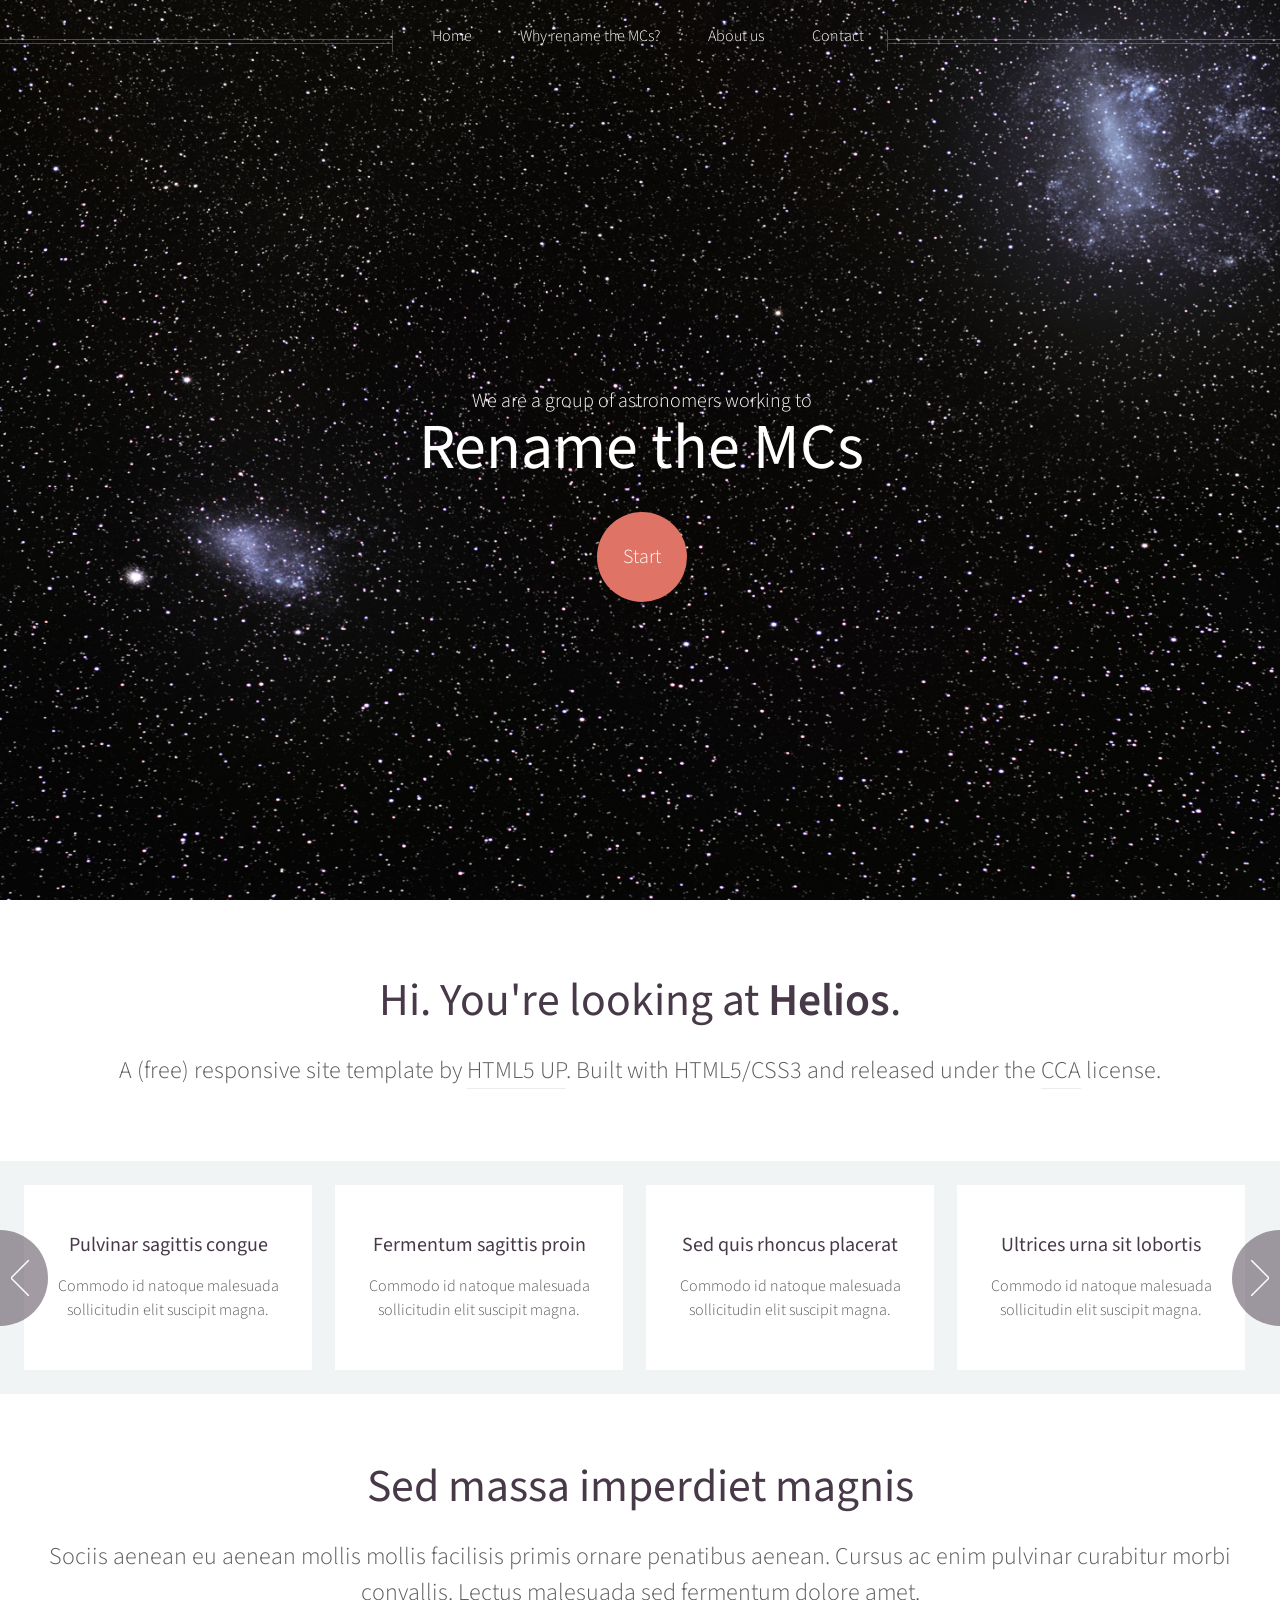
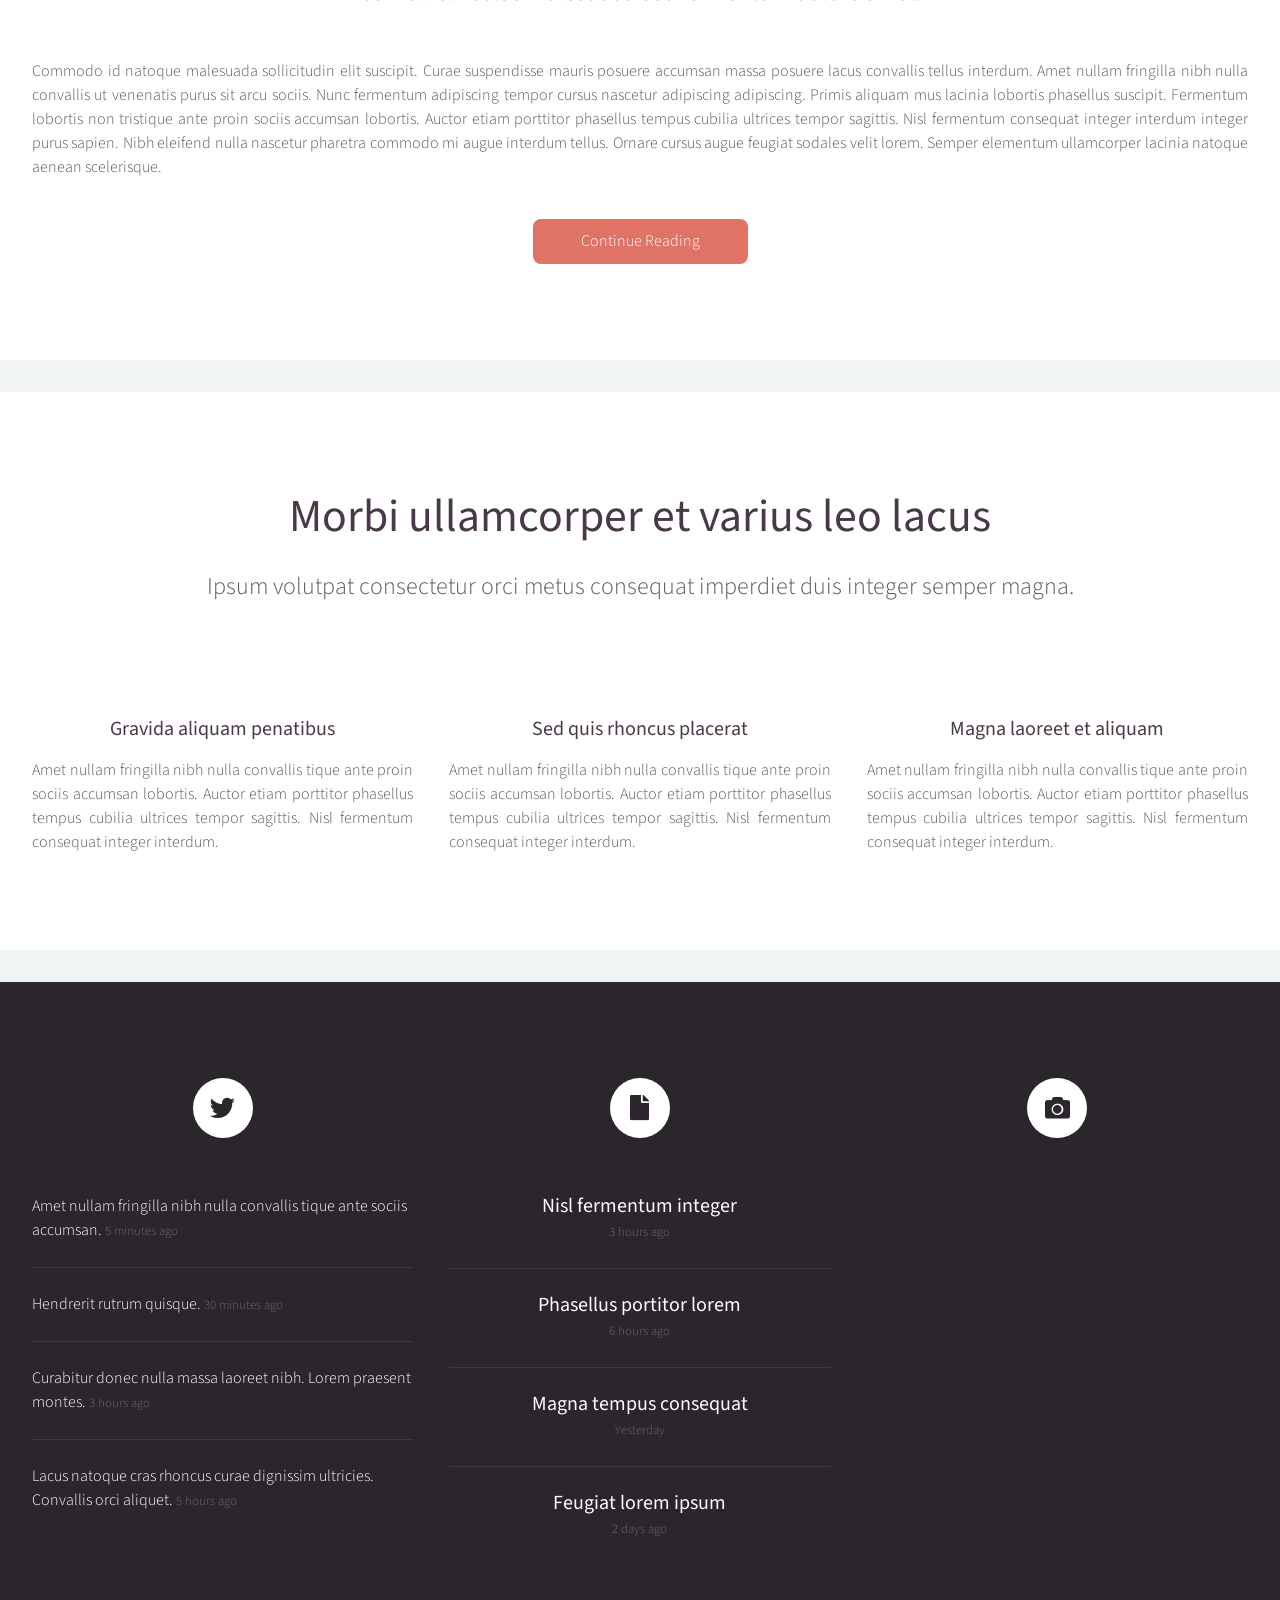
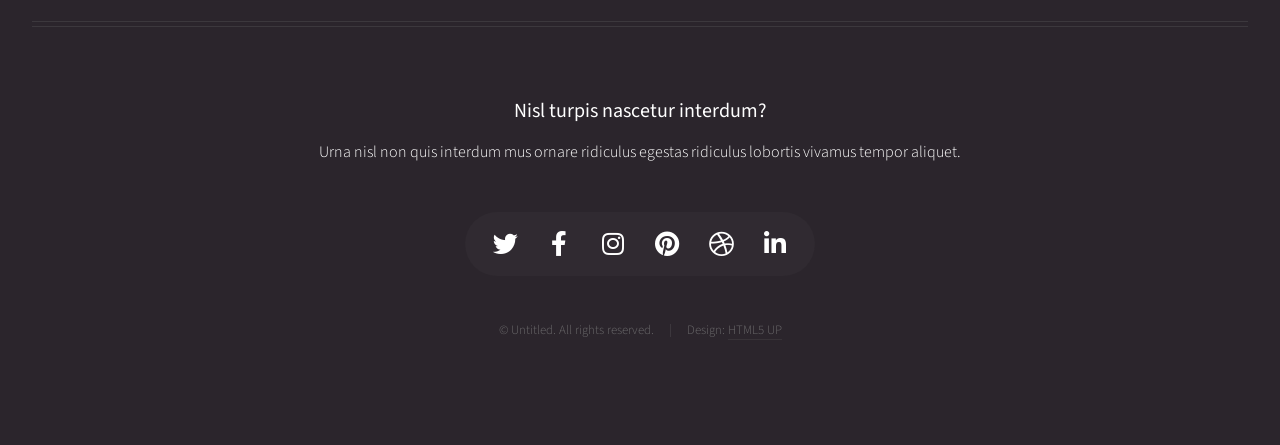
==== commit 5235ce32: "updated title" ====
--- a/index.html
+++ b/index.html
@@ -6,7 +6,7 @@
 -->
 <html>
 	<head>
-		<title>Helios by HTML5 UP</title>
+		<title>Rename the MCs</title>
 		<meta charset="utf-8" />
 		<meta name="viewport" content="width=device-width, initial-scale=1, user-scalable=no" />
 		<link rel="stylesheet" href="assets/css/main.css" />
@@ -21,9 +21,8 @@
 					<!-- Inner -->
 						<div class="inner">
 							<header>
-								<h1><a href="index.html" id="logo">Helios</a></h1>
-								<hr />
-								<p>Another fine freebie by HTML5 UP</p>
+								<p>We are a group of astronomers working to</p>
+								<h1><a href="index.html" id="logo">Rename the MCs</a></h1>
 							</header>
 							<footer>
 								<a href="#banner" class="button circled scrolly">Start</a>
@@ -34,6 +33,10 @@
 						<nav id="nav">
 							<ul>
 								<li><a href="index.html">Home</a></li>
+								<li><a href="no-sidebar.html">Why rename the MCs?</a></li>
+								<li><a href="no-sidebar.html">About us</a></li>
+								<li><a href="no-sidebar.html">Contact</a></li>
+								<!--
 								<li>
 									<a href="#">Dropdown</a>
 									<ul>
@@ -52,9 +55,8 @@
 										<li><a href="#">Veroeros feugiat</a></li>
 									</ul>
 								</li>
-								<li><a href="left-sidebar.html">Left Sidebar</a></li>
-								<li><a href="right-sidebar.html">Right Sidebar</a></li>
-								<li><a href="no-sidebar.html">No Sidebar</a></li>
+								-->
+								
 							</ul>
 						</nav>
 
--- a/assets/css/main.css
+++ b/assets/css/main.css
@@ -2176,7 +2176,7 @@
 
 	#header {
 		position: relative;
-		background-image: url("../../images/header.jpg");
+		background-image: url("../../images/eso-lmc-smc.jpg");
 		background-size: cover;
 		background-position: center center;
 		background-attachment: fixed;
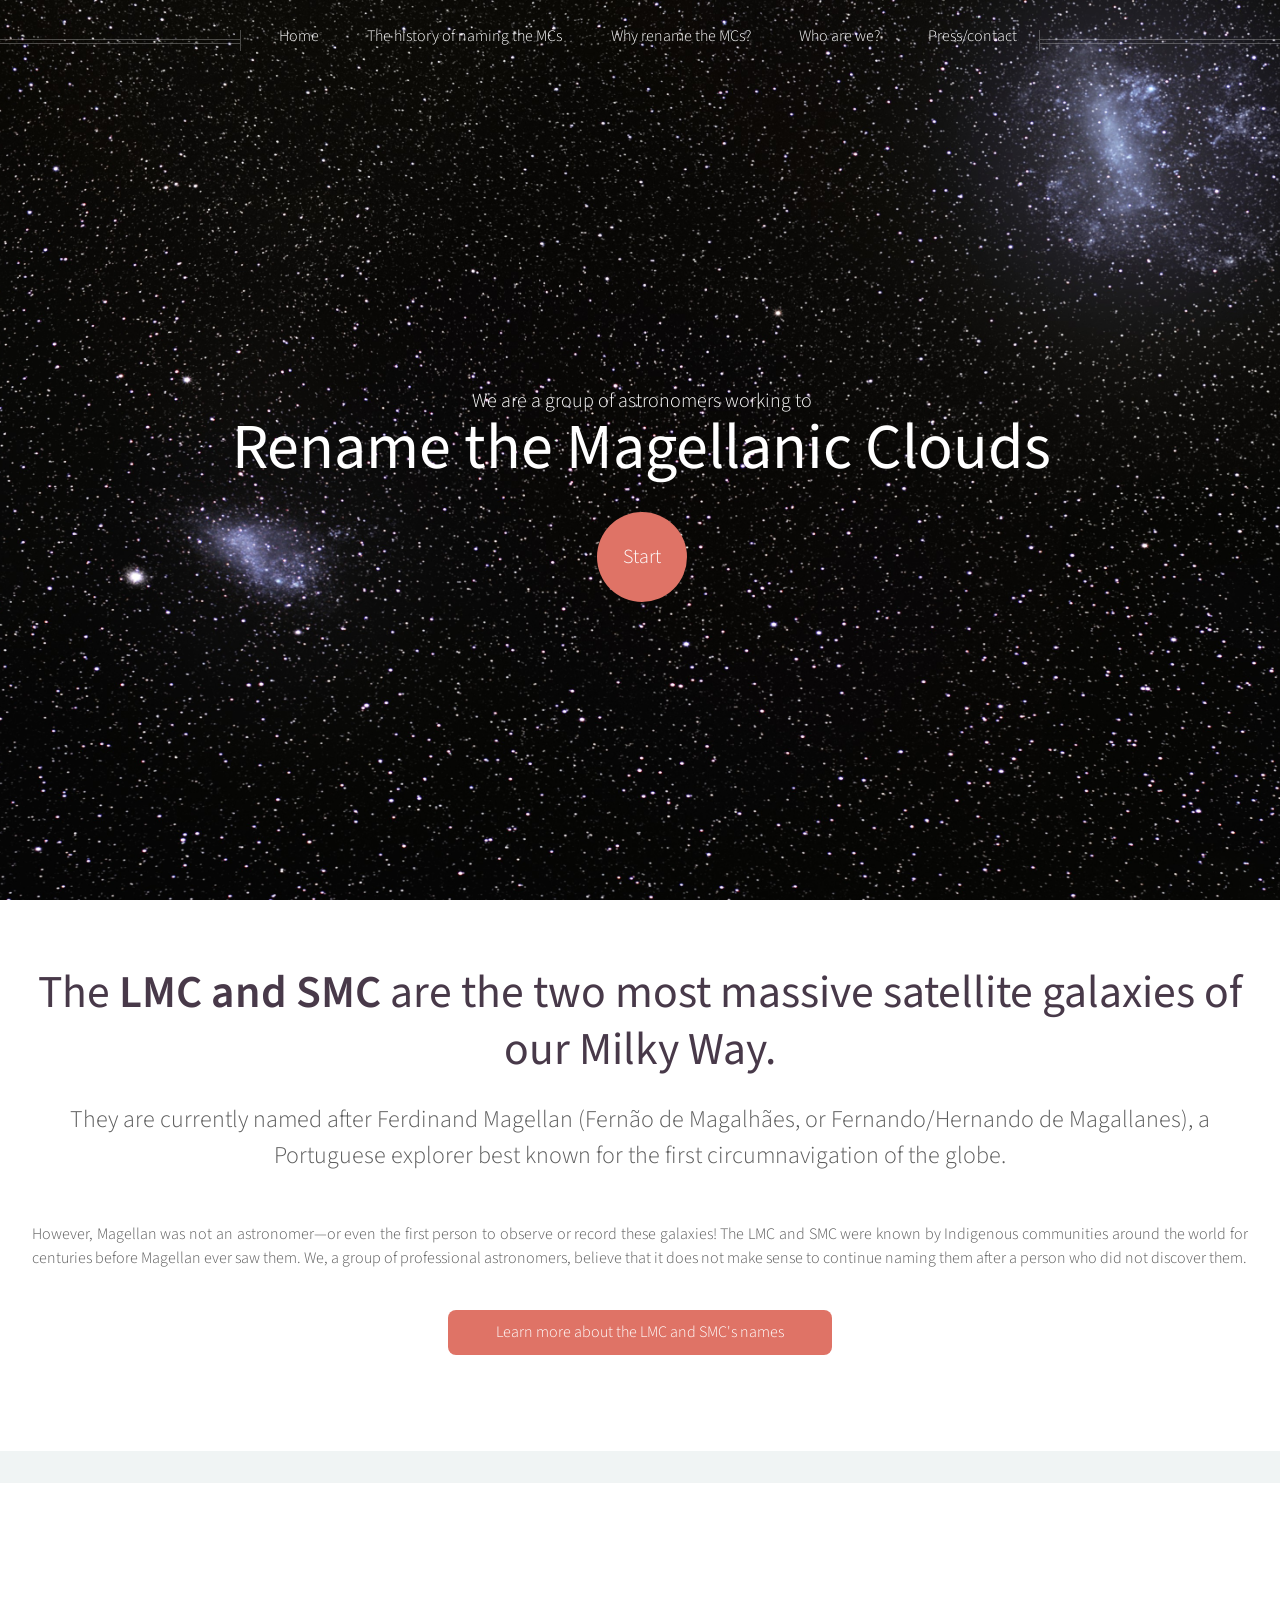
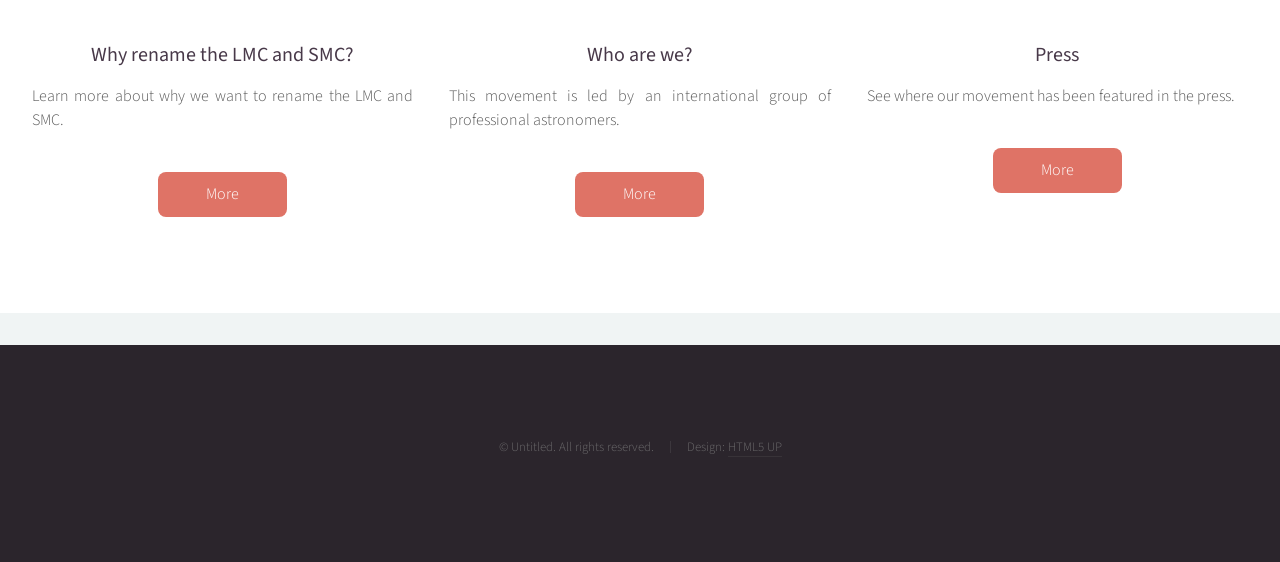
==== commit c60ff627: "updated format" ====
--- a/index.html
+++ b/index.html
@@ -22,7 +22,7 @@
 						<div class="inner">
 							<header>
 								<p>We are a group of astronomers working to</p>
-								<h1><a href="index.html" id="logo">Rename the MCs</a></h1>
+								<h1><a href="index.html" id="logo">Rename the Magellanic Clouds</a></h1>
 							</header>
 							<footer>
 								<a href="#banner" class="button circled scrolly">Start</a>
@@ -33,9 +33,10 @@
 						<nav id="nav">
 							<ul>
 								<li><a href="index.html">Home</a></li>
+								<li><a href="no-sidebar.html">The history of naming the MCs</a></li>
 								<li><a href="no-sidebar.html">Why rename the MCs?</a></li>
-								<li><a href="no-sidebar.html">About us</a></li>
-								<li><a href="no-sidebar.html">Contact</a></li>
+								<li><a href="no-sidebar.html">Who are we?</a></li>
+								<li><a href="no-sidebar.html">Press/contact</a></li>
 								<!--
 								<li>
 									<a href="#">Dropdown</a>
@@ -62,103 +63,17 @@
 
 				</div>
 
-			<!-- Banner -->
+			<!-- Banner 
 				<section id="banner">
 					<header>
-						<h2>Hi. You're looking at <strong>Helios</strong>.</h2>
+						<h2>The <strong>LMC and SMC</strong> are the two most massive satellite galaxies of our Milky Way.</h2>
 						<p>
-							A (free) responsive site template by <a href="http://html5up.net">HTML5 UP</a>.
-							Built with HTML5/CSS3 and released under the <a href="http://html5up.net/license">CCA</a> license.
+							They are currently named after Ferdinand Magellan (Fernão de Magalhães, or Fernando/Hernando de Magallanes), 
+							a Portuguese explorer best known for the first circumnavigation of the globe.  
 						</p>
 					</header>
 				</section>
-
-			<!-- Carousel -->
-				<section class="carousel">
-					<div class="reel">
-
-						<article>
-							<a href="#" class="image featured"><img src="images/pic01.jpg" alt="" /></a>
-							<header>
-								<h3><a href="#">Pulvinar sagittis congue</a></h3>
-							</header>
-							<p>Commodo id natoque malesuada sollicitudin elit suscipit magna.</p>
-						</article>
-
-						<article>
-							<a href="#" class="image featured"><img src="images/pic02.jpg" alt="" /></a>
-							<header>
-								<h3><a href="#">Fermentum sagittis proin</a></h3>
-							</header>
-							<p>Commodo id natoque malesuada sollicitudin elit suscipit magna.</p>
-						</article>
-
-						<article>
-							<a href="#" class="image featured"><img src="images/pic03.jpg" alt="" /></a>
-							<header>
-								<h3><a href="#">Sed quis rhoncus placerat</a></h3>
-							</header>
-							<p>Commodo id natoque malesuada sollicitudin elit suscipit magna.</p>
-						</article>
-
-						<article>
-							<a href="#" class="image featured"><img src="images/pic04.jpg" alt="" /></a>
-							<header>
-								<h3><a href="#">Ultrices urna sit lobortis</a></h3>
-							</header>
-							<p>Commodo id natoque malesuada sollicitudin elit suscipit magna.</p>
-						</article>
-
-						<article>
-							<a href="#" class="image featured"><img src="images/pic05.jpg" alt="" /></a>
-							<header>
-								<h3><a href="#">Varius magnis sollicitudin</a></h3>
-							</header>
-							<p>Commodo id natoque malesuada sollicitudin elit suscipit magna.</p>
-						</article>
-
-						<article>
-							<a href="#" class="image featured"><img src="images/pic01.jpg" alt="" /></a>
-							<header>
-								<h3><a href="#">Pulvinar sagittis congue</a></h3>
-							</header>
-							<p>Commodo id natoque malesuada sollicitudin elit suscipit magna.</p>
-						</article>
-
-						<article>
-							<a href="#" class="image featured"><img src="images/pic02.jpg" alt="" /></a>
-							<header>
-								<h3><a href="#">Fermentum sagittis proin</a></h3>
-							</header>
-							<p>Commodo id natoque malesuada sollicitudin elit suscipit magna.</p>
-						</article>
-
-						<article>
-							<a href="#" class="image featured"><img src="images/pic03.jpg" alt="" /></a>
-							<header>
-								<h3><a href="#">Sed quis rhoncus placerat</a></h3>
-							</header>
-							<p>Commodo id natoque malesuada sollicitudin elit suscipit magna.</p>
-						</article>
-
-						<article>
-							<a href="#" class="image featured"><img src="images/pic04.jpg" alt="" /></a>
-							<header>
-								<h3><a href="#">Ultrices urna sit lobortis</a></h3>
-							</header>
-							<p>Commodo id natoque malesuada sollicitudin elit suscipit magna.</p>
-						</article>
-
-						<article>
-							<a href="#" class="image featured"><img src="images/pic05.jpg" alt="" /></a>
-							<header>
-								<h3><a href="#">Varius magnis sollicitudin</a></h3>
-							</header>
-							<p>Commodo id natoque malesuada sollicitudin elit suscipit magna.</p>
-						</article>
-
-					</div>
-				</section>
+			-->
 
 			<!-- Main -->
 				<div class="wrapper style2">
@@ -166,24 +81,19 @@
 					<article id="main" class="container special">
 						<a href="#" class="image featured"><img src="images/pic06.jpg" alt="" /></a>
 						<header>
-							<h2><a href="#">Sed massa imperdiet magnis</a></h2>
+							<h2>The <strong>LMC and SMC</strong> are the two most massive satellite galaxies of our Milky Way.</h2>
 							<p>
-								Sociis aenean eu aenean mollis mollis facilisis primis ornare penatibus aenean. Cursus ac enim
-								pulvinar curabitur morbi convallis. Lectus malesuada sed fermentum dolore amet.
+								They are currently named after Ferdinand Magellan (Fernão de Magalhães, or Fernando/Hernando de Magallanes), 
+								a Portuguese explorer best known for the first circumnavigation of the globe.  
 							</p>
 						</header>
 						<p>
-							Commodo id natoque malesuada sollicitudin elit suscipit. Curae suspendisse mauris posuere accumsan massa
-							posuere lacus convallis tellus interdum. Amet nullam fringilla nibh nulla convallis ut venenatis purus
-							sit arcu sociis. Nunc fermentum adipiscing tempor cursus nascetur adipiscing adipiscing. Primis aliquam
-							mus lacinia lobortis phasellus suscipit. Fermentum lobortis non tristique ante proin sociis accumsan
-							lobortis. Auctor etiam porttitor phasellus tempus cubilia ultrices tempor sagittis. Nisl fermentum
-							consequat integer interdum integer purus sapien. Nibh eleifend nulla nascetur pharetra commodo mi augue
-							interdum tellus. Ornare cursus augue feugiat sodales velit lorem. Semper elementum ullamcorper lacinia
-							natoque aenean scelerisque.
+							However, Magellan was not an astronomer—or even the first person to observe or record these galaxies!
+							The LMC and SMC were known by Indigenous communities around the world for centuries before Magellan ever saw them.
+							We, a group of professional astronomers, believe that it does not make sense to continue naming them after a person who did not discover them.
 						</p>
 						<footer>
-							<a href="#" class="button">Continue Reading</a>
+							<a href="#" class="button">Learn more about the LMC and SMC's names</a>
 						</footer>
 					</article>
 
@@ -193,40 +103,42 @@
 				<div class="wrapper style1">
 
 					<section id="features" class="container special">
-						<header>
-							<h2>Morbi ullamcorper et varius leo lacus</h2>
-							<p>Ipsum volutpat consectetur orci metus consequat imperdiet duis integer semper magna.</p>
-						</header>
 						<div class="row">
 							<article class="col-4 col-12-mobile special">
 								<a href="#" class="image featured"><img src="images/pic07.jpg" alt="" /></a>
 								<header>
-									<h3><a href="#">Gravida aliquam penatibus</a></h3>
+									<h3><a href="#">Why rename the LMC and SMC?</a></h3>
 								</header>
 								<p>
-									Amet nullam fringilla nibh nulla convallis tique ante proin sociis accumsan lobortis. Auctor etiam
-									porttitor phasellus tempus cubilia ultrices tempor sagittis. Nisl fermentum consequat integer interdum.
+									Learn more about why we want to rename the LMC and SMC.
 								</p>
+								<footer>
+									<a href="#" class="button">More</a>
+								</footer>
 							</article>
 							<article class="col-4 col-12-mobile special">
 								<a href="#" class="image featured"><img src="images/pic08.jpg" alt="" /></a>
 								<header>
-									<h3><a href="#">Sed quis rhoncus placerat</a></h3>
+									<h3><a href="#">Who are we?</a></h3>
 								</header>
 								<p>
-									Amet nullam fringilla nibh nulla convallis tique ante proin sociis accumsan lobortis. Auctor etiam
-									porttitor phasellus tempus cubilia ultrices tempor sagittis. Nisl fermentum consequat integer interdum.
+									This movement is led by an international group of professional astronomers.
 								</p>
+								<footer>
+									<a href="#" class="button">More</a>
+								</footer>
 							</article>
 							<article class="col-4 col-12-mobile special">
 								<a href="#" class="image featured"><img src="images/pic09.jpg" alt="" /></a>
 								<header>
-									<h3><a href="#">Magna laoreet et aliquam</a></h3>
+									<h3><a href="#">Press</a></h3>
 								</header>
 								<p>
-									Amet nullam fringilla nibh nulla convallis tique ante proin sociis accumsan lobortis. Auctor etiam
-									porttitor phasellus tempus cubilia ultrices tempor sagittis. Nisl fermentum consequat integer interdum.
+									See where our movement has been featured in the press.
 								</p>
+								<footer>
+									<a href="#" class="button">More</a>
+								</footer>
 							</article>
 						</div>
 					</section>
@@ -237,114 +149,9 @@
 				<div id="footer">
 					<div class="container">
 						<div class="row">
-
-							<!-- Tweets -->
-								<section class="col-4 col-12-mobile">
-									<header>
-										<h2 class="icon brands fa-twitter circled"><span class="label">Tweets</span></h2>
-									</header>
-									<ul class="divided">
-										<li>
-											<article class="tweet">
-												Amet nullam fringilla nibh nulla convallis tique ante sociis accumsan.
-												<span class="timestamp">5 minutes ago</span>
-											</article>
-										</li>
-										<li>
-											<article class="tweet">
-												Hendrerit rutrum quisque.
-												<span class="timestamp">30 minutes ago</span>
-											</article>
-										</li>
-										<li>
-											<article class="tweet">
-												Curabitur donec nulla massa laoreet nibh. Lorem praesent montes.
-												<span class="timestamp">3 hours ago</span>
-											</article>
-										</li>
-										<li>
-											<article class="tweet">
-												Lacus natoque cras rhoncus curae dignissim ultricies. Convallis orci aliquet.
-												<span class="timestamp">5 hours ago</span>
-											</article>
-										</li>
-									</ul>
-								</section>
-
-							<!-- Posts -->
-								<section class="col-4 col-12-mobile">
-									<header>
-										<h2 class="icon solid fa-file circled"><span class="label">Posts</span></h2>
-									</header>
-									<ul class="divided">
-										<li>
-											<article class="post stub">
-												<header>
-													<h3><a href="#">Nisl fermentum integer</a></h3>
-												</header>
-												<span class="timestamp">3 hours ago</span>
-											</article>
-										</li>
-										<li>
-											<article class="post stub">
-												<header>
-													<h3><a href="#">Phasellus portitor lorem</a></h3>
-												</header>
-												<span class="timestamp">6 hours ago</span>
-											</article>
-										</li>
-										<li>
-											<article class="post stub">
-												<header>
-													<h3><a href="#">Magna tempus consequat</a></h3>
-												</header>
-												<span class="timestamp">Yesterday</span>
-											</article>
-										</li>
-										<li>
-											<article class="post stub">
-												<header>
-													<h3><a href="#">Feugiat lorem ipsum</a></h3>
-												</header>
-												<span class="timestamp">2 days ago</span>
-											</article>
-										</li>
-									</ul>
-								</section>
-
-							<!-- Photos -->
-								<section class="col-4 col-12-mobile">
-									<header>
-										<h2 class="icon solid fa-camera circled"><span class="label">Photos</span></h2>
-									</header>
-									<div class="row gtr-25">
-										<div class="col-6">
-											<a href="#" class="image fit"><img src="images/pic10.jpg" alt="" /></a>
-										</div>
-										<div class="col-6">
-											<a href="#" class="image fit"><img src="images/pic11.jpg" alt="" /></a>
-										</div>
-										<div class="col-6">
-											<a href="#" class="image fit"><img src="images/pic12.jpg" alt="" /></a>
-										</div>
-										<div class="col-6">
-											<a href="#" class="image fit"><img src="images/pic13.jpg" alt="" /></a>
-										</div>
-										<div class="col-6">
-											<a href="#" class="image fit"><img src="images/pic14.jpg" alt="" /></a>
-										</div>
-										<div class="col-6">
-											<a href="#" class="image fit"><img src="images/pic15.jpg" alt="" /></a>
-										</div>
-									</div>
-								</section>
-
-						</div>
-						<hr />
-						<div class="row">
 							<div class="col-12">
 
-								<!-- Contact -->
+								<!-- Contact 
 									<section class="contact">
 										<header>
 											<h3>Nisl turpis nascetur interdum?</h3>
@@ -359,6 +166,7 @@
 											<li><a href="#" class="icon brands fa-linkedin-in"><span class="label">Linkedin</span></a></li>
 										</ul>
 									</section>
+								-->
 
 								<!-- Copyright -->
 									<div class="copyright">
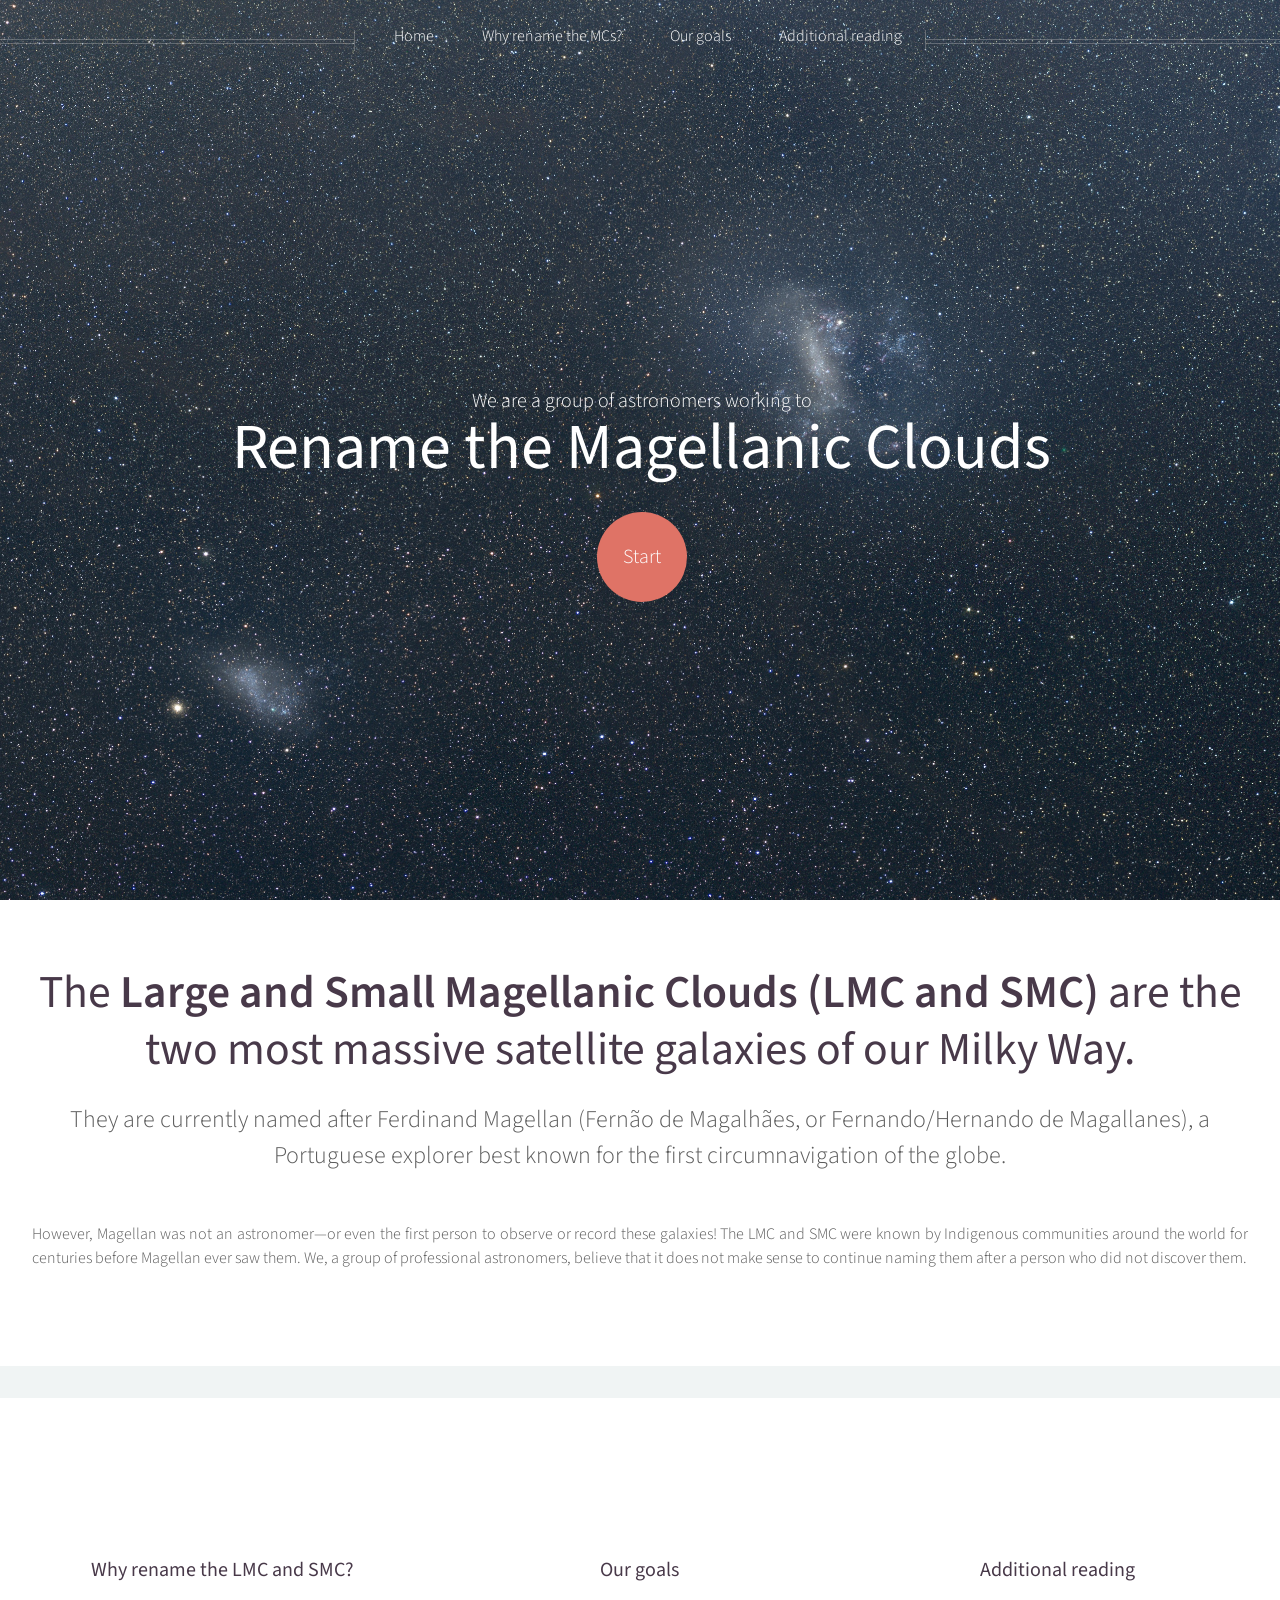
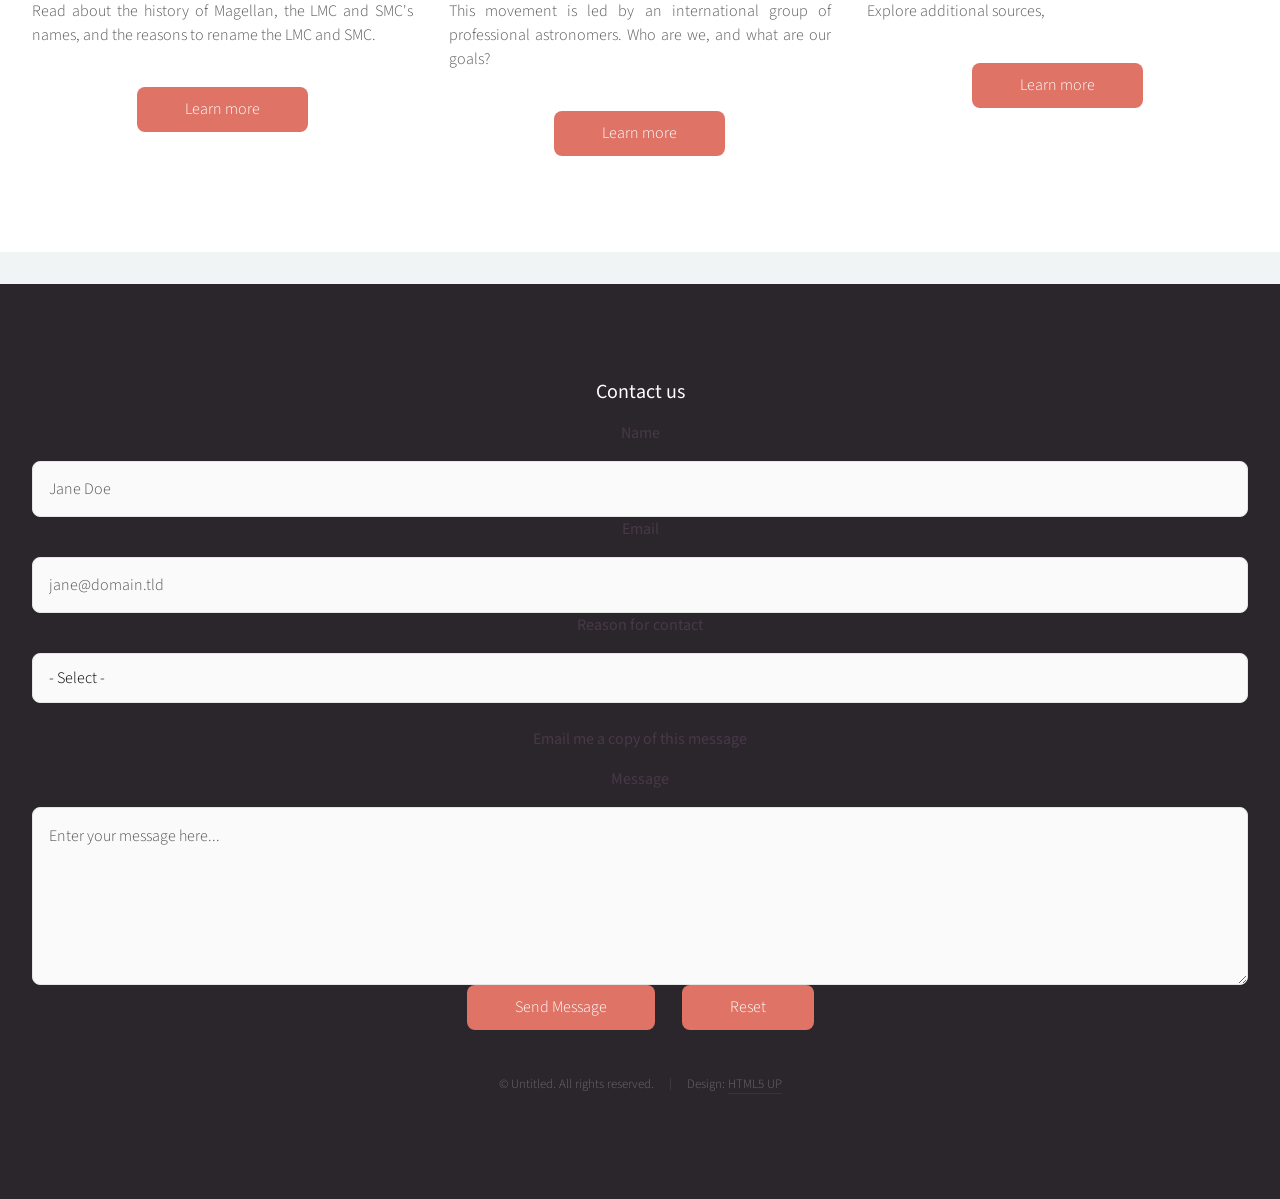
==== commit 5a9e8d3e: "added form" ====
--- a/index.html
+++ b/index.html
@@ -33,10 +33,9 @@
 						<nav id="nav">
 							<ul>
 								<li><a href="index.html">Home</a></li>
-								<li><a href="no-sidebar.html">The history of naming the MCs</a></li>
 								<li><a href="no-sidebar.html">Why rename the MCs?</a></li>
-								<li><a href="no-sidebar.html">Who are we?</a></li>
-								<li><a href="no-sidebar.html">Press/contact</a></li>
+								<li><a href="no-sidebar.html">Our goals</a></li>
+								<li><a href="no-sidebar.html">Additional reading</a></li>
 								<!--
 								<li>
 									<a href="#">Dropdown</a>
@@ -81,7 +80,7 @@
 					<article id="main" class="container special">
 						<a href="#" class="image featured"><img src="images/pic06.jpg" alt="" /></a>
 						<header>
-							<h2>The <strong>LMC and SMC</strong> are the two most massive satellite galaxies of our Milky Way.</h2>
+							<h2>The <strong>Large and Small Magellanic Clouds (LMC and SMC)</strong> are the two most massive satellite galaxies of our Milky Way.</h2>
 							<p>
 								They are currently named after Ferdinand Magellan (Fernão de Magalhães, or Fernando/Hernando de Magallanes), 
 								a Portuguese explorer best known for the first circumnavigation of the globe.  
@@ -92,9 +91,6 @@
 							The LMC and SMC were known by Indigenous communities around the world for centuries before Magellan ever saw them.
 							We, a group of professional astronomers, believe that it does not make sense to continue naming them after a person who did not discover them.
 						</p>
-						<footer>
-							<a href="#" class="button">Learn more about the LMC and SMC's names</a>
-						</footer>
 					</article>
 
 				</div>
@@ -110,34 +106,34 @@
 									<h3><a href="#">Why rename the LMC and SMC?</a></h3>
 								</header>
 								<p>
-									Learn more about why we want to rename the LMC and SMC.
+									Read about the history of Magellan, the LMC and SMC's names, and the reasons to rename the LMC and SMC.
 								</p>
 								<footer>
-									<a href="#" class="button">More</a>
+									<a href="#" class="button">Learn more</a>
 								</footer>
 							</article>
 							<article class="col-4 col-12-mobile special">
 								<a href="#" class="image featured"><img src="images/pic08.jpg" alt="" /></a>
 								<header>
-									<h3><a href="#">Who are we?</a></h3>
+									<h3><a href="#">Our goals</a></h3>
 								</header>
 								<p>
-									This movement is led by an international group of professional astronomers.
+									This movement is led by an international group of professional astronomers. Who are we, and what are our goals?
 								</p>
 								<footer>
-									<a href="#" class="button">More</a>
+									<a href="#" class="button">Learn more</a>
 								</footer>
 							</article>
 							<article class="col-4 col-12-mobile special">
 								<a href="#" class="image featured"><img src="images/pic09.jpg" alt="" /></a>
 								<header>
-									<h3><a href="#">Press</a></h3>
+									<h3><a href="#">Additional reading</a></h3>
 								</header>
 								<p>
-									See where our movement has been featured in the press.
+									Explore additional sources, 
 								</p>
 								<footer>
-									<a href="#" class="button">More</a>
+									<a href="#" class="button">Learn more</a>
 								</footer>
 							</article>
 						</div>
@@ -151,22 +147,54 @@
 						<div class="row">
 							<div class="col-12">
 
-								<!-- Contact 
+								<!-- Contact -->
 									<section class="contact">
 										<header>
-											<h3>Nisl turpis nascetur interdum?</h3>
+											<h3>Contact us</h3>
 										</header>
-										<p>Urna nisl non quis interdum mus ornare ridiculus egestas ridiculus lobortis vivamus tempor aliquet.</p>
-										<ul class="icons">
-											<li><a href="#" class="icon brands fa-twitter"><span class="label">Twitter</span></a></li>
-											<li><a href="#" class="icon brands fa-facebook-f"><span class="label">Facebook</span></a></li>
-											<li><a href="#" class="icon brands fa-instagram"><span class="label">Instagram</span></a></li>
-											<li><a href="#" class="icon brands fa-pinterest"><span class="label">Pinterest</span></a></li>
-											<li><a href="#" class="icon brands fa-dribbble"><span class="label">Dribbble</span></a></li>
-											<li><a href="#" class="icon brands fa-linkedin-in"><span class="label">Linkedin</span></a></li>
-										</ul>
+										<form method="post" action="#">
+											<div class="fields">
+												<!-- Two Column Inputs (Name & Email) -->
+												<div class="field half">
+													<label for="name">Name</label>
+													<input type="text" name="name" id="name" placeholder="Jane Doe" required />
+												</div>
+												<div class="field half">
+													<label for="email">Email</label>
+													<input type="email" name="email" id="email" placeholder="jane@domain.tld" required />
+												</div>
+												
+												<!-- Dropdown Select Menu -->
+												<div class="field">
+													<label for="department">Reason for contact</label>
+													<select name="department" id="department">
+														<option value="">- Select -</option>
+														<option value="join">Request to join</option>
+														<option value="press">Press request</option>
+														<option value="general">General inquiry</option>
+													</select>
+												</div>
+
+												<!-- Checkbox -->
+												<div class="field">
+													<input type="checkbox" id="copy" name="copy" />
+													<label for="copy">Email me a copy of this message</label>
+												</div>
+
+												<!-- Full-Width Textarea -->
+												<div class="field">
+													<label for="message">Message</label>
+													<textarea name="message" id="message" rows="6" placeholder="Enter your message here..." required></textarea>
+												</div>
+											</div>
+
+											<!-- Action Buttons -->
+											<ul class="actions">
+												<li><input type="submit" value="Send Message" class="primary" /></li>
+												<li><input type="reset" value="Reset" /></li>
+											</ul>
+										</form>
 									</section>
-								-->
 
 								<!-- Copyright -->
 									<div class="copyright">
--- a/assets/css/main.css
+++ b/assets/css/main.css
@@ -2176,7 +2176,7 @@
 
 	#header {
 		position: relative;
-		background-image: url("../../images/eso-lmc-smc.jpg");
+		background-image: url("../../images/lmc-smc.jpg");
 		background-size: cover;
 		background-position: center center;
 		background-attachment: fixed;
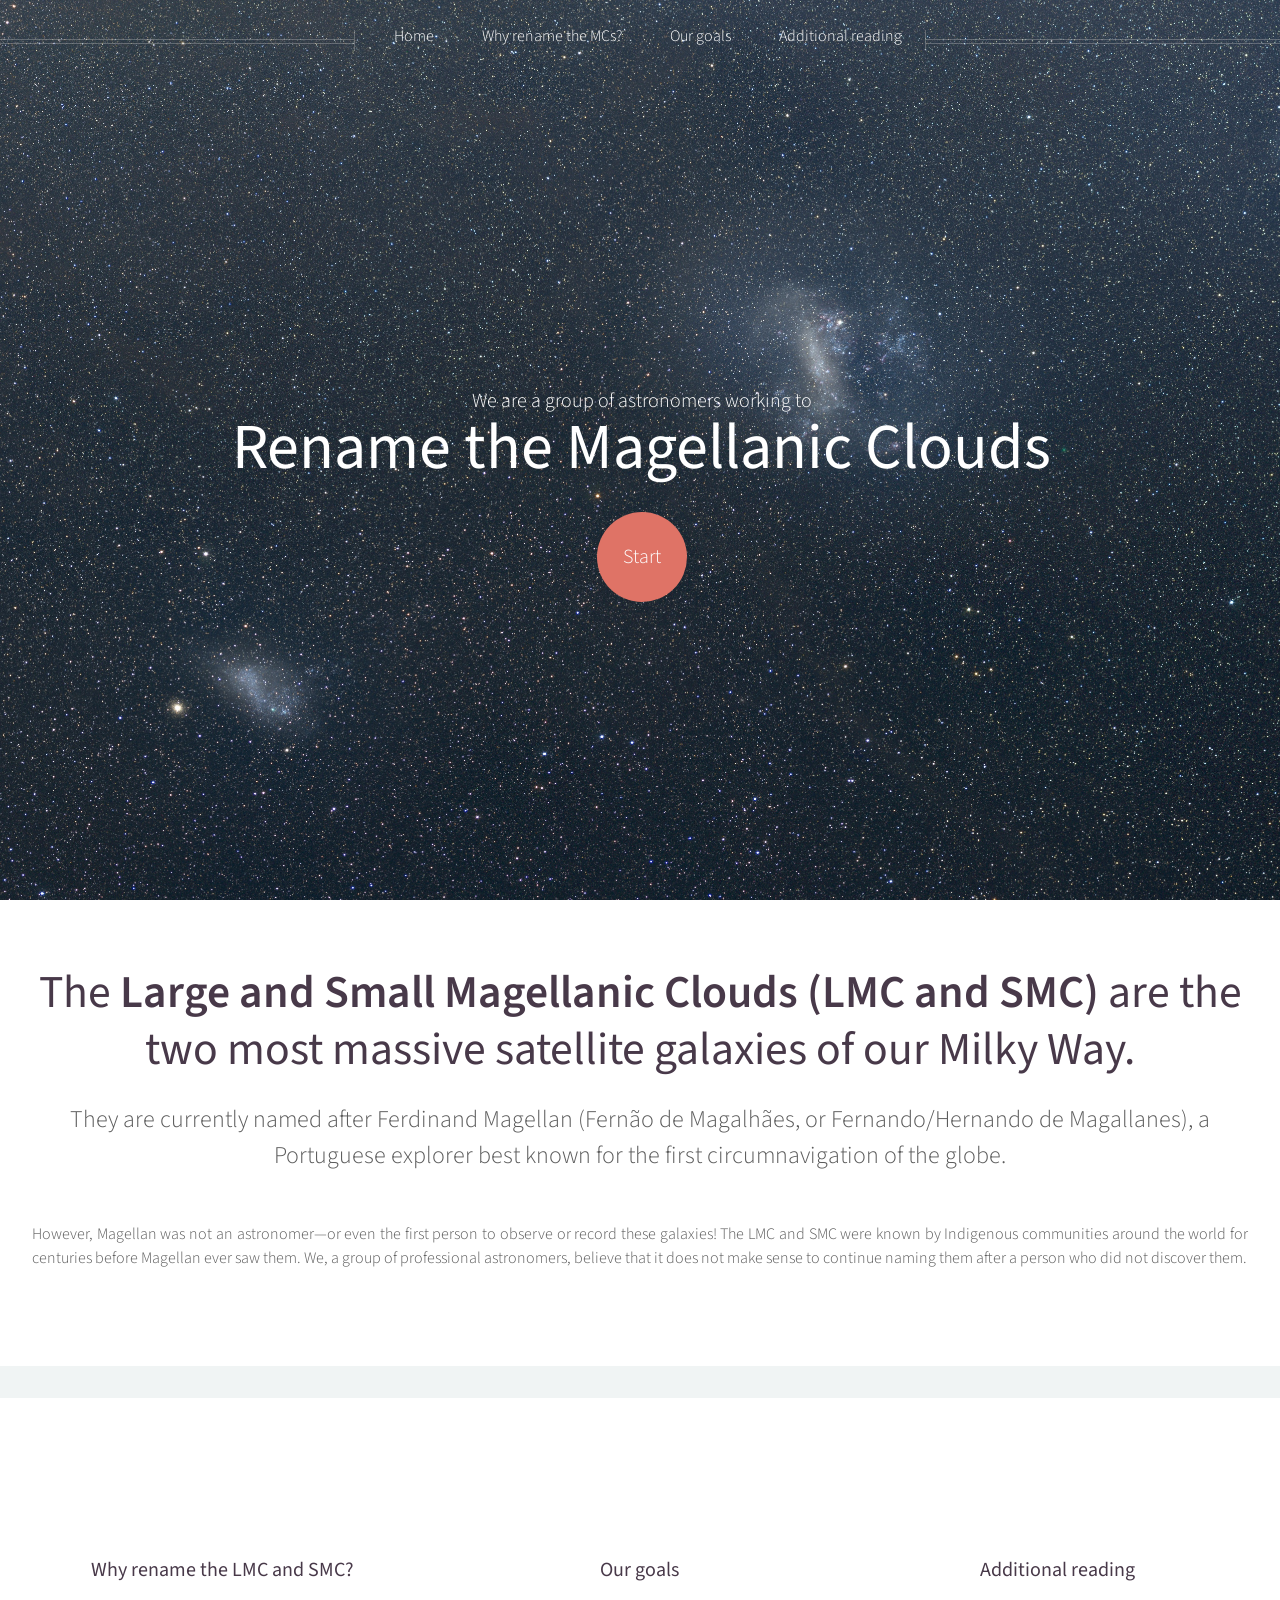
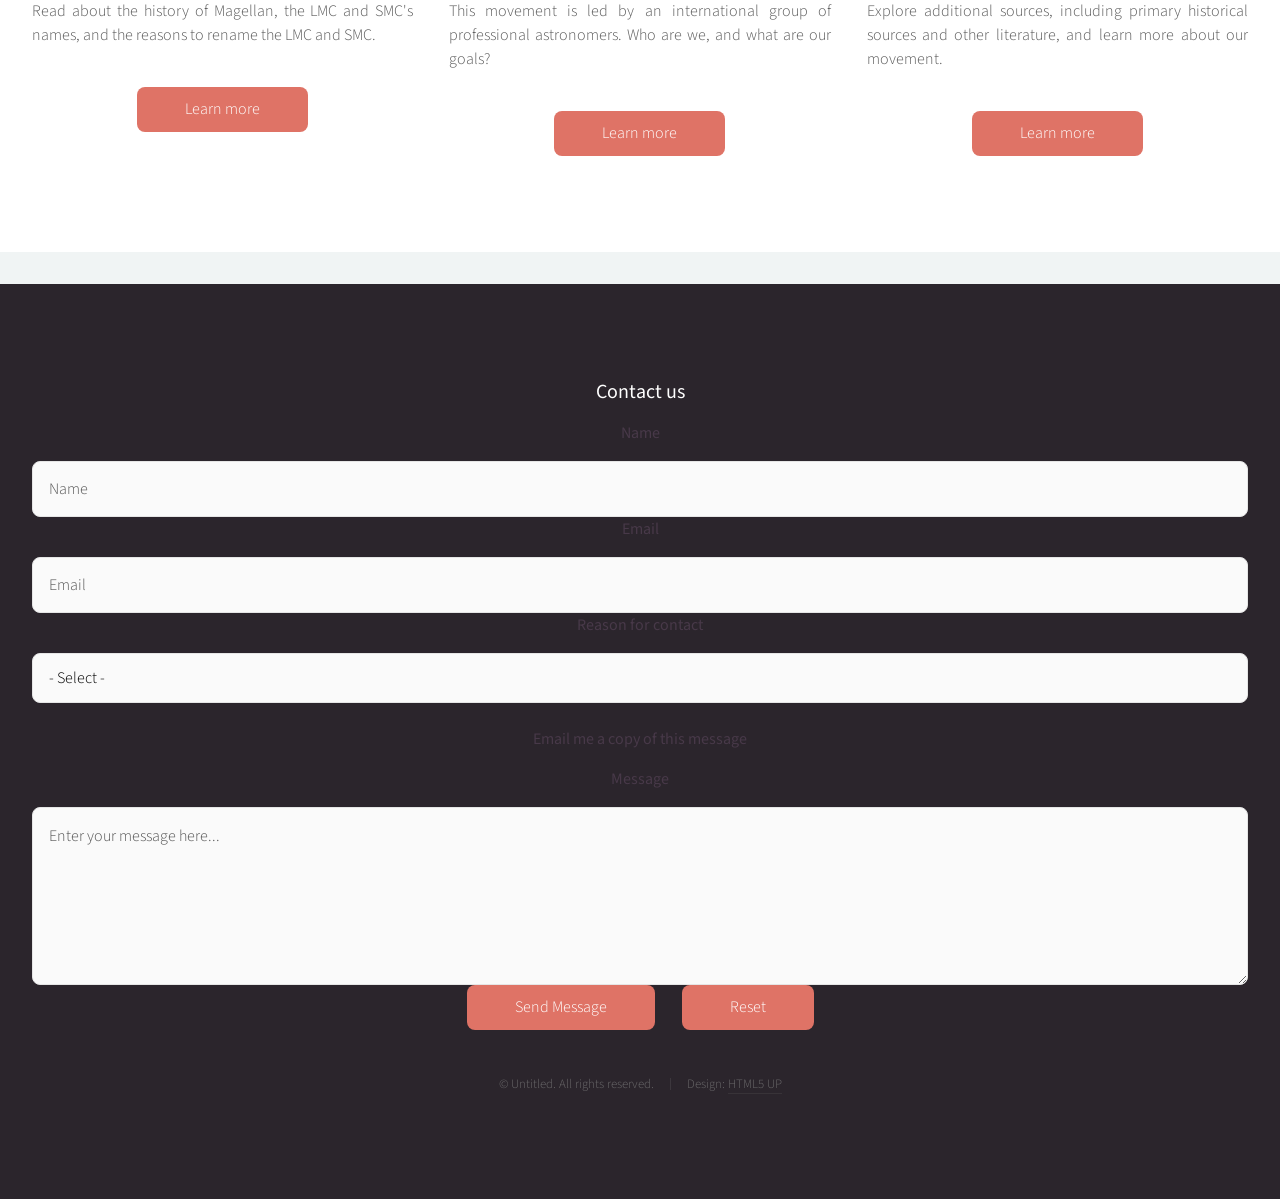
==== commit 45998f0b: "test form format" ====
--- a/index.html
+++ b/index.html
@@ -130,7 +130,7 @@
 									<h3><a href="#">Additional reading</a></h3>
 								</header>
 								<p>
-									Explore additional sources, 
+									Explore additional sources, including primary historical sources and other literature, and learn more about our movement.
 								</p>
 								<footer>
 									<a href="#" class="button">Learn more</a>
@@ -155,13 +155,13 @@
 										<form method="post" action="#">
 											<div class="fields">
 												<!-- Two Column Inputs (Name & Email) -->
-												<div class="field half">
+												<div class="col-6 col-12-mobile special">
 													<label for="name">Name</label>
-													<input type="text" name="name" id="name" placeholder="Jane Doe" required />
-												</div>
-												<div class="field half">
+													<input type="text" id="name" placeholder="Name" required />
+												</div>
+												<div class="col-6 col-12-mobile special">
 													<label for="email">Email</label>
-													<input type="email" name="email" id="email" placeholder="jane@domain.tld" required />
+													<input type="email" id="email" placeholder="Email" required />
 												</div>
 												
 												<!-- Dropdown Select Menu -->
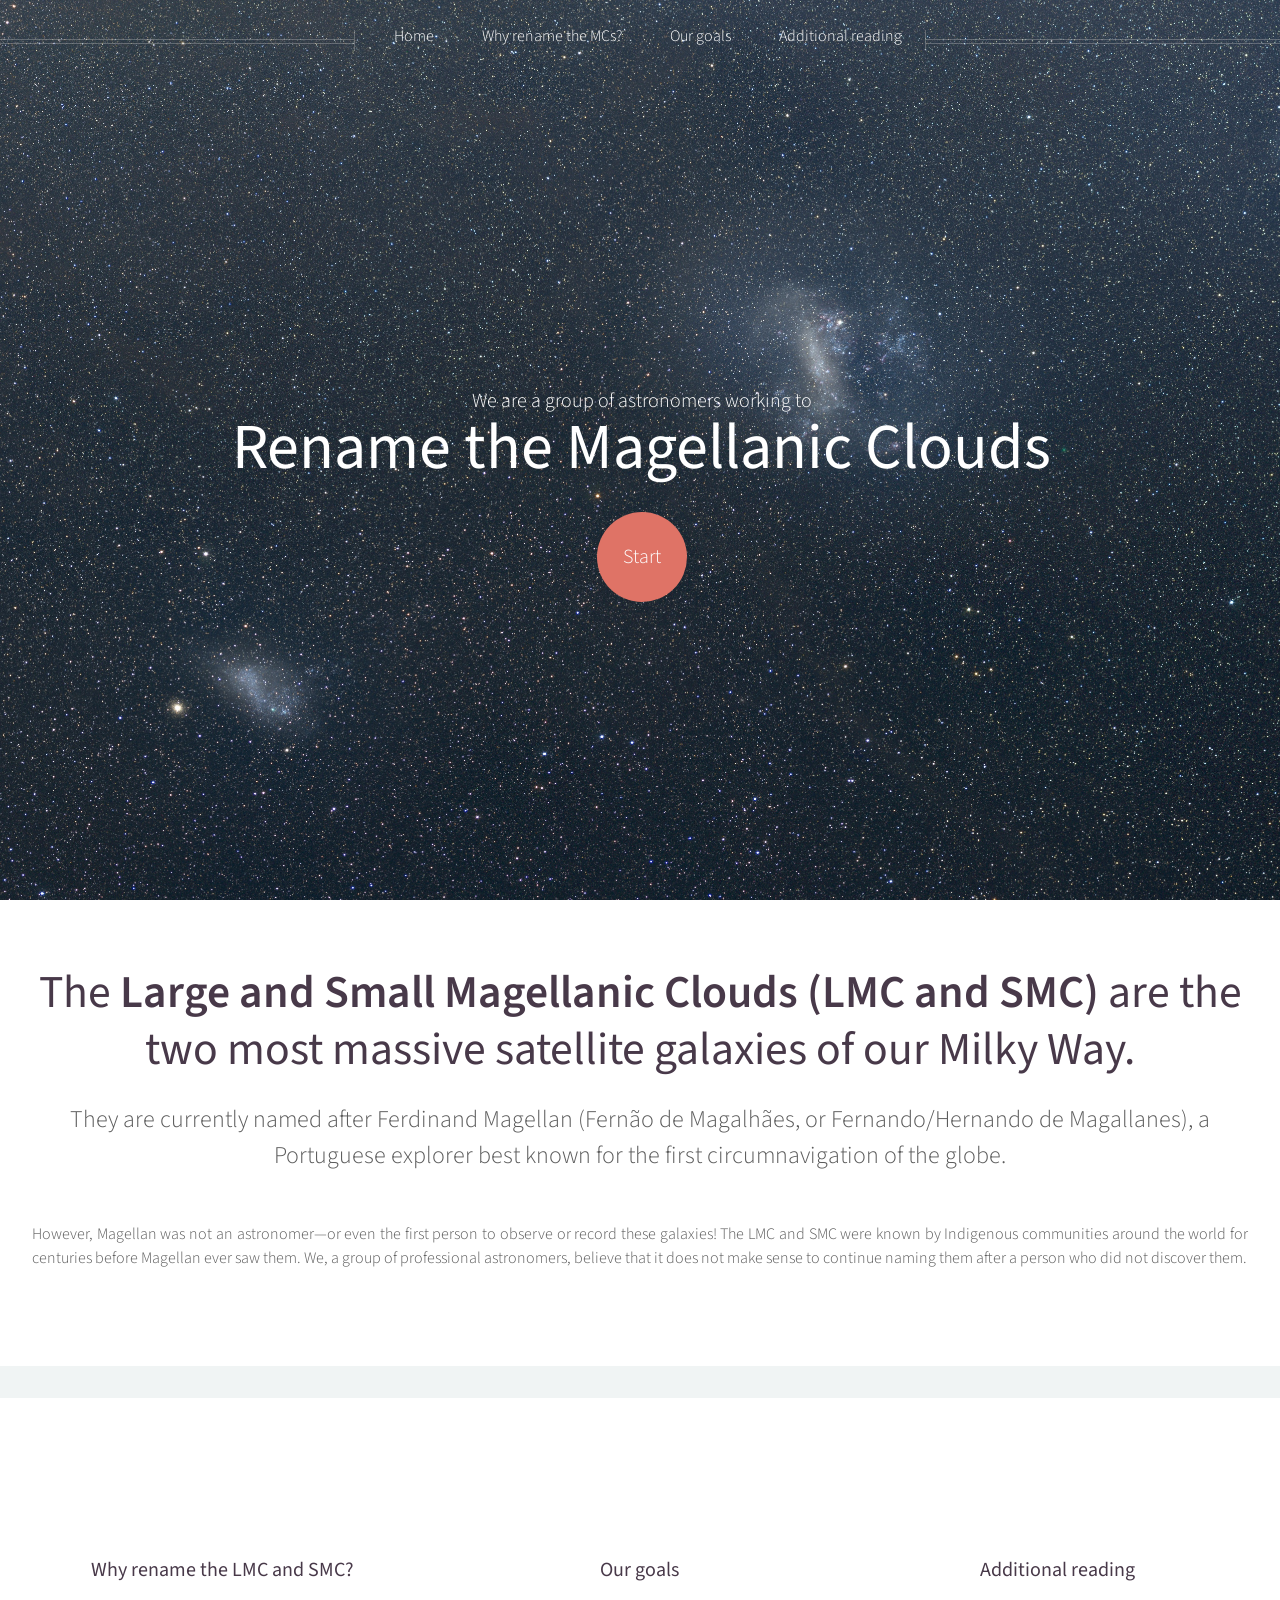
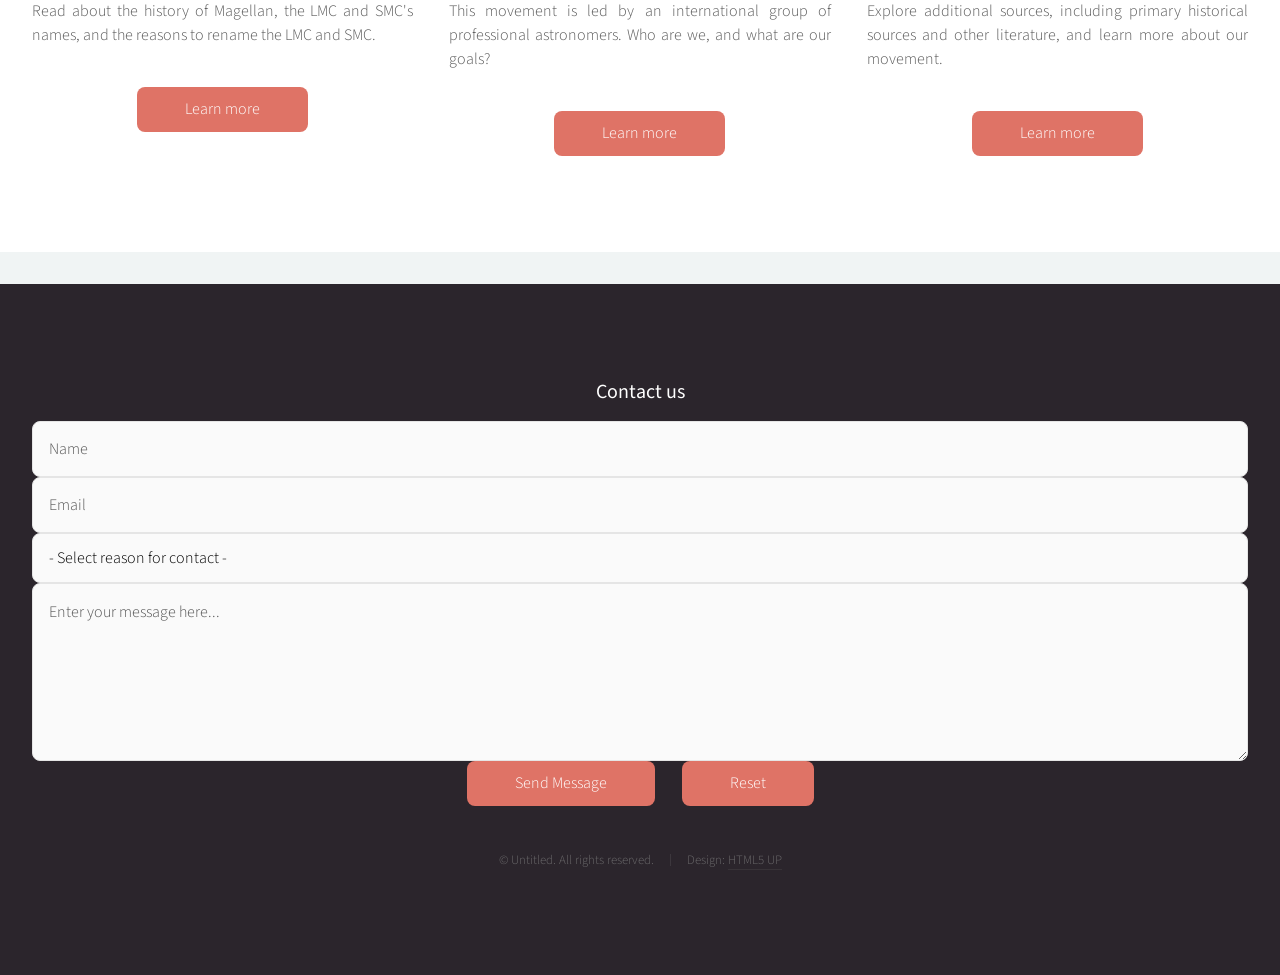
==== commit e74e0033: "test form format" ====
--- a/index.html
+++ b/index.html
@@ -156,34 +156,24 @@
 											<div class="fields">
 												<!-- Two Column Inputs (Name & Email) -->
 												<div class="col-6 col-12-mobile special">
-													<label for="name">Name</label>
-													<input type="text" id="name" placeholder="Name" required />
+													<input type="text" name="name" id="name" placeholder="Name" required />
 												</div>
 												<div class="col-6 col-12-mobile special">
-													<label for="email">Email</label>
-													<input type="email" id="email" placeholder="Email" required />
+													<input type="email" name="email" id="email" placeholder="Email" required />
 												</div>
 												
 												<!-- Dropdown Select Menu -->
 												<div class="field">
-													<label for="department">Reason for contact</label>
 													<select name="department" id="department">
-														<option value="">- Select -</option>
+														<option value="">- Select reason for contact -</option>
 														<option value="join">Request to join</option>
 														<option value="press">Press request</option>
 														<option value="general">General inquiry</option>
 													</select>
 												</div>
 
-												<!-- Checkbox -->
-												<div class="field">
-													<input type="checkbox" id="copy" name="copy" />
-													<label for="copy">Email me a copy of this message</label>
-												</div>
-
 												<!-- Full-Width Textarea -->
 												<div class="field">
-													<label for="message">Message</label>
 													<textarea name="message" id="message" rows="6" placeholder="Enter your message here..." required></textarea>
 												</div>
 											</div>
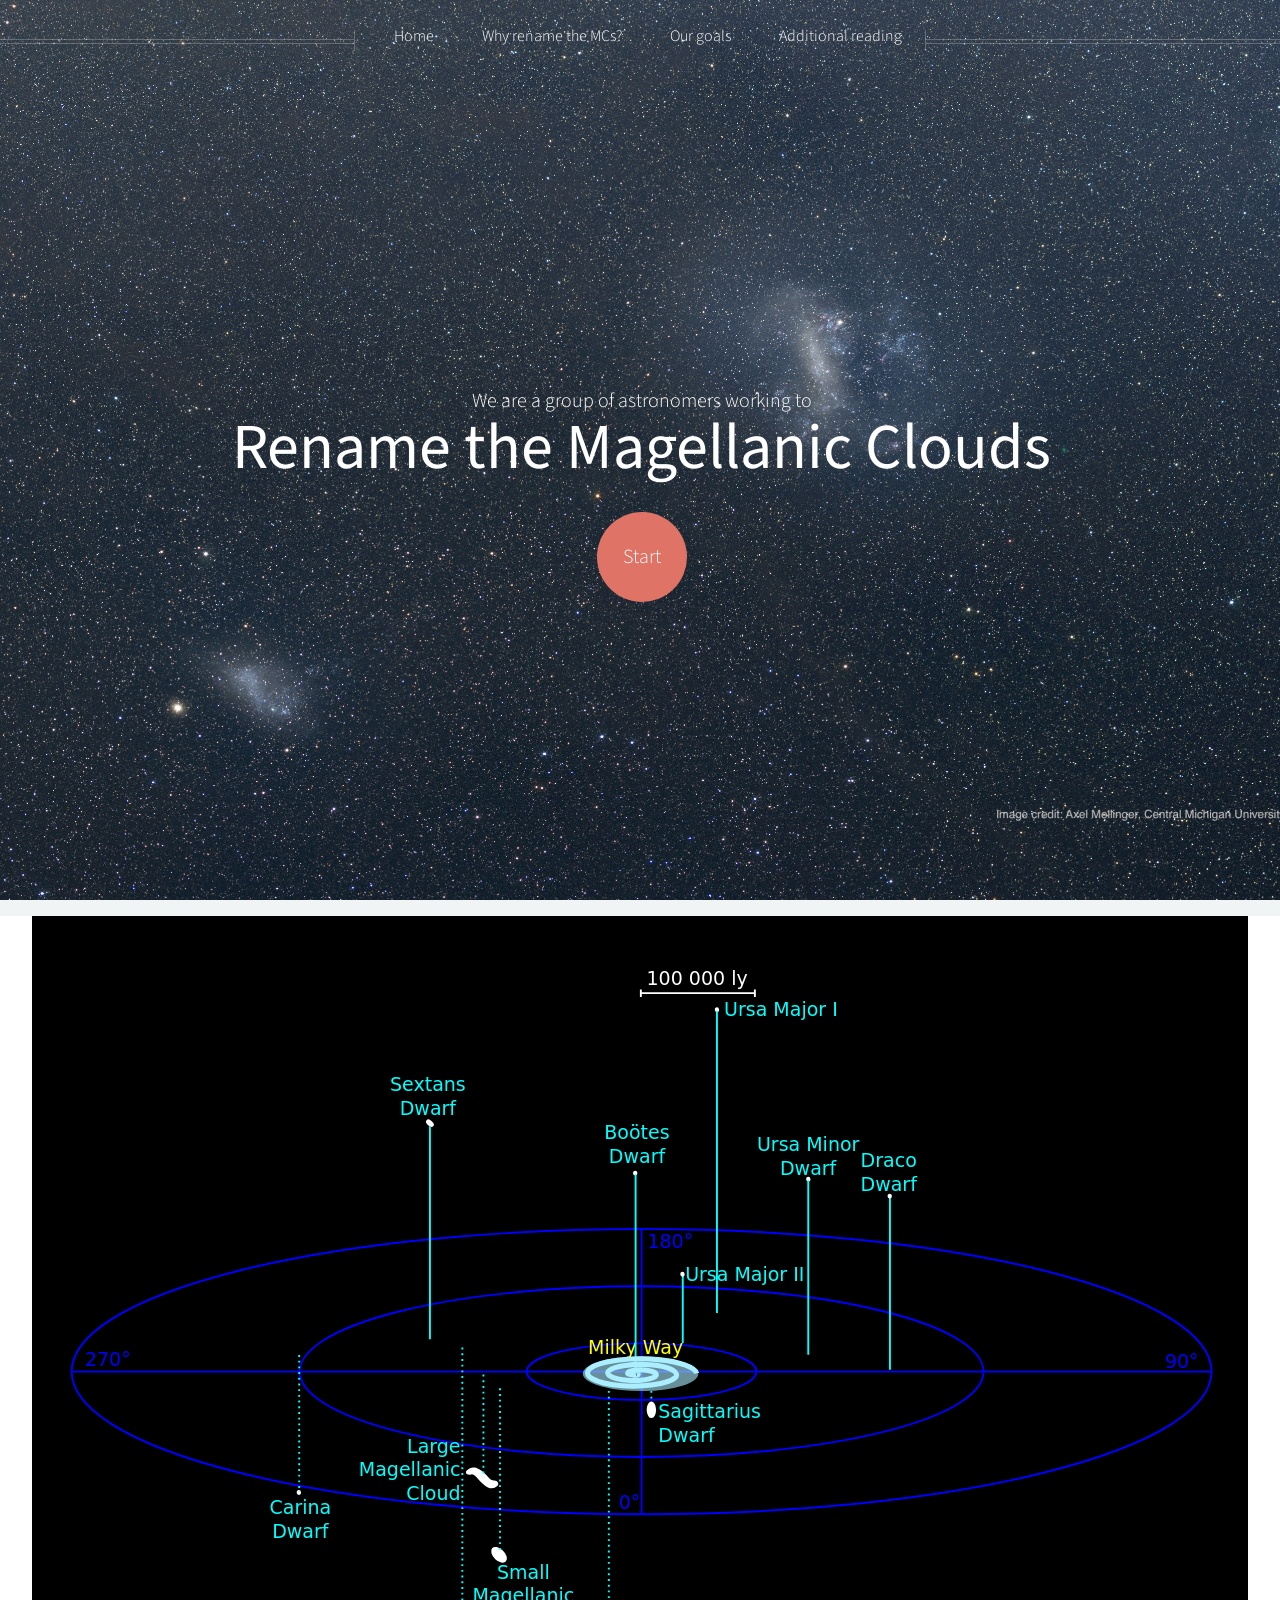
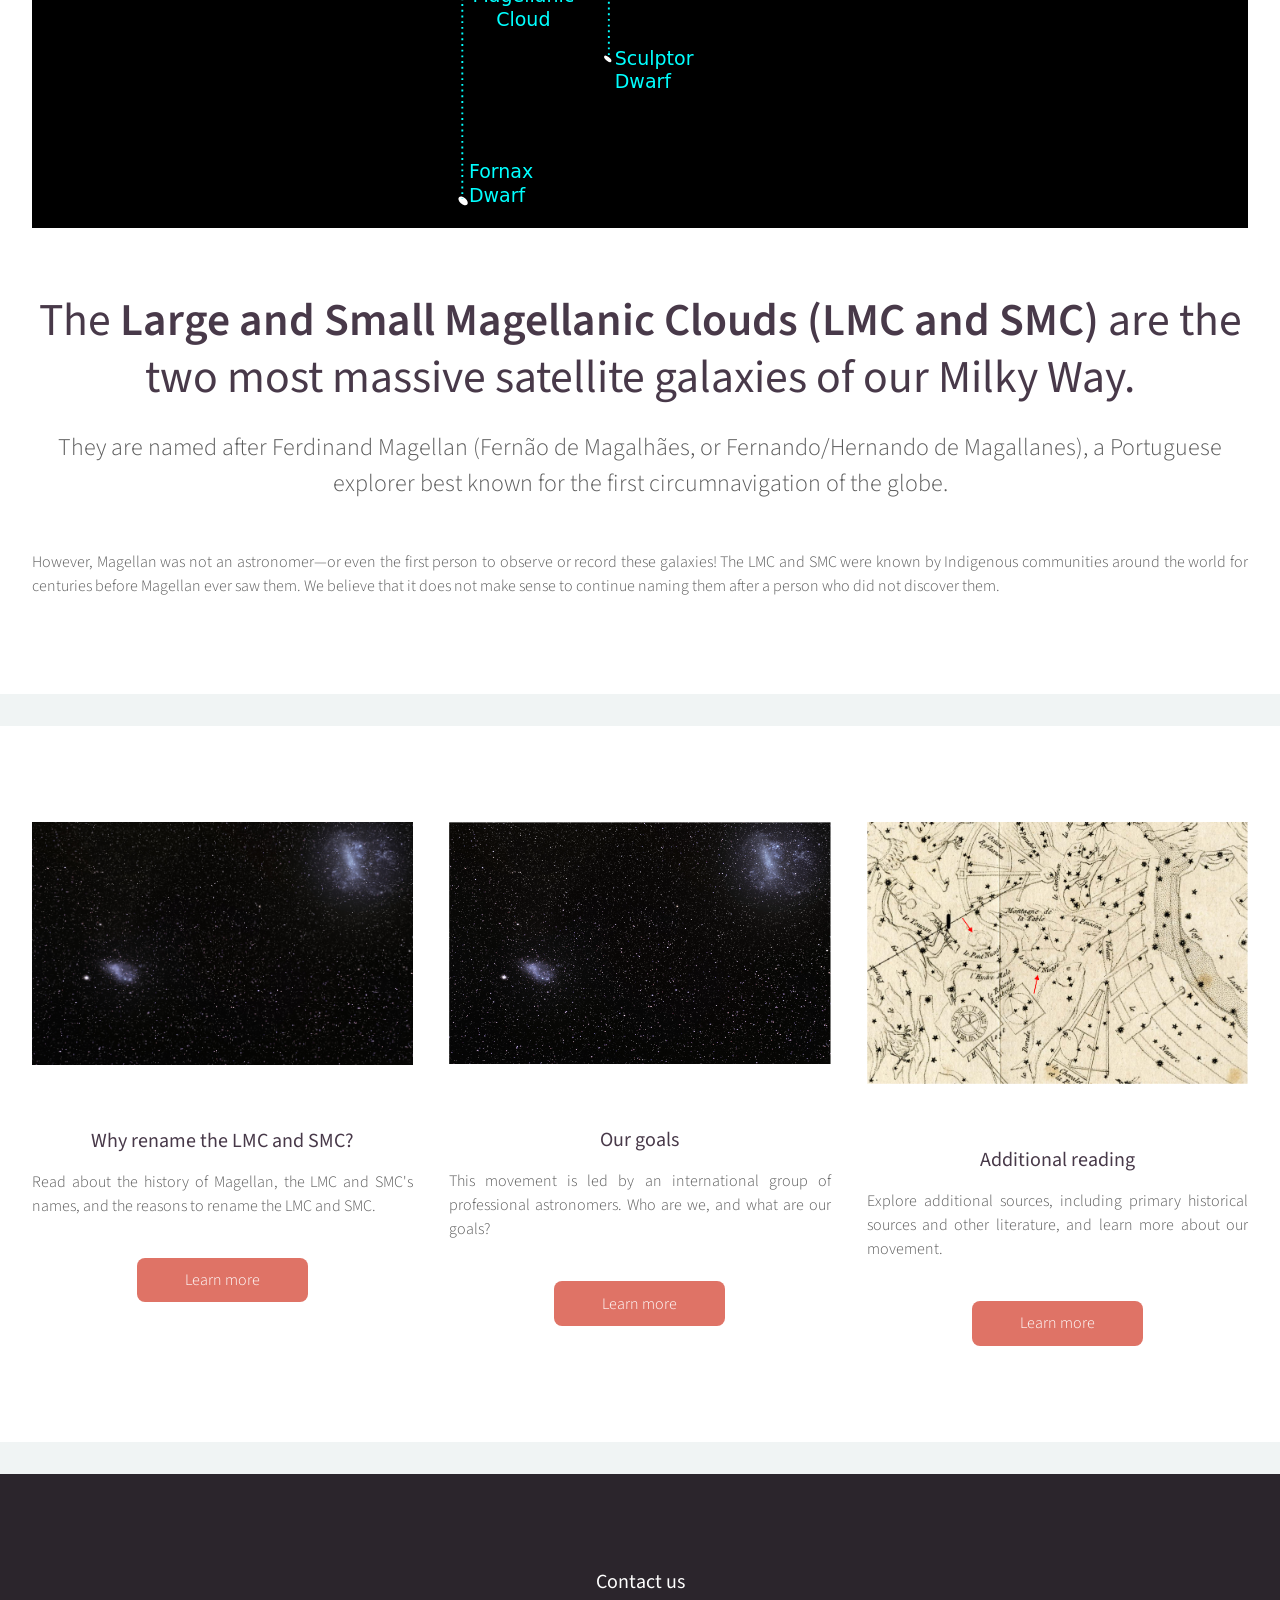
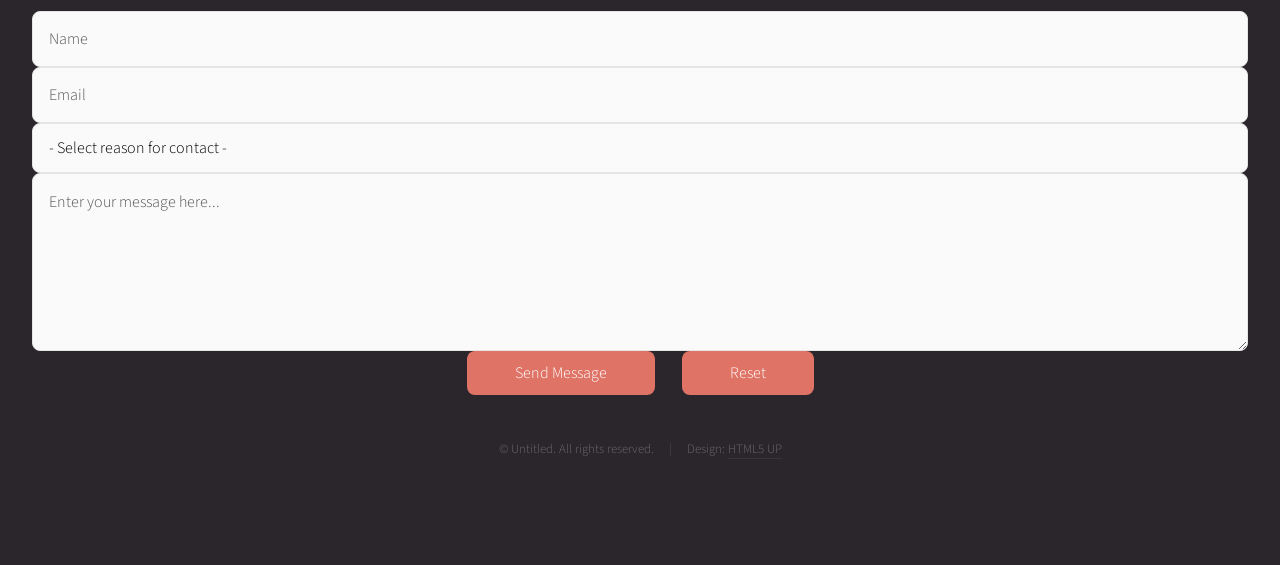
==== commit a9d9dec5: "update images" ====
--- a/index.html
+++ b/index.html
@@ -78,18 +78,19 @@
 				<div class="wrapper style2">
 
 					<article id="main" class="container special">
-						<a href="#" class="image featured"><img src="images/pic06.jpg" alt="" /></a>
+						<p></p>
+						<a href="#" class="image featured"><img src="images/localgroup.svg" alt="" /></a>
 						<header>
 							<h2>The <strong>Large and Small Magellanic Clouds (LMC and SMC)</strong> are the two most massive satellite galaxies of our Milky Way.</h2>
 							<p>
-								They are currently named after Ferdinand Magellan (Fernão de Magalhães, or Fernando/Hernando de Magallanes), 
+								They are named after Ferdinand Magellan (Fernão de Magalhães, or Fernando/Hernando de Magallanes), 
 								a Portuguese explorer best known for the first circumnavigation of the globe.  
 							</p>
 						</header>
 						<p>
 							However, Magellan was not an astronomer—or even the first person to observe or record these galaxies!
 							The LMC and SMC were known by Indigenous communities around the world for centuries before Magellan ever saw them.
-							We, a group of professional astronomers, believe that it does not make sense to continue naming them after a person who did not discover them.
+							We believe that it does not make sense to continue naming them after a person who did not discover them.
 						</p>
 					</article>
 
@@ -101,7 +102,7 @@
 					<section id="features" class="container special">
 						<div class="row">
 							<article class="col-4 col-12-mobile special">
-								<a href="#" class="image featured"><img src="images/pic07.jpg" alt="" /></a>
+								<a href="#" class="image featured"><img src="images/eso-lmc-smc.jpg" alt="" /></a>
 								<header>
 									<h3><a href="#">Why rename the LMC and SMC?</a></h3>
 								</header>
@@ -113,7 +114,7 @@
 								</footer>
 							</article>
 							<article class="col-4 col-12-mobile special">
-								<a href="#" class="image featured"><img src="images/pic08.jpg" alt="" /></a>
+								<a href="#" class="image featured"><img src="images/iau-lmcsmc.png" alt="" /></a>
 								<header>
 									<h3><a href="#">Our goals</a></h3>
 								</header>
@@ -125,7 +126,7 @@
 								</footer>
 							</article>
 							<article class="col-4 col-12-mobile special">
-								<a href="#" class="image featured"><img src="images/pic09.jpg" alt="" /></a>
+								<a href="#" class="image featured"><img src="images/nubeculae.png" alt="" /></a>
 								<header>
 									<h3><a href="#">Additional reading</a></h3>
 								</header>
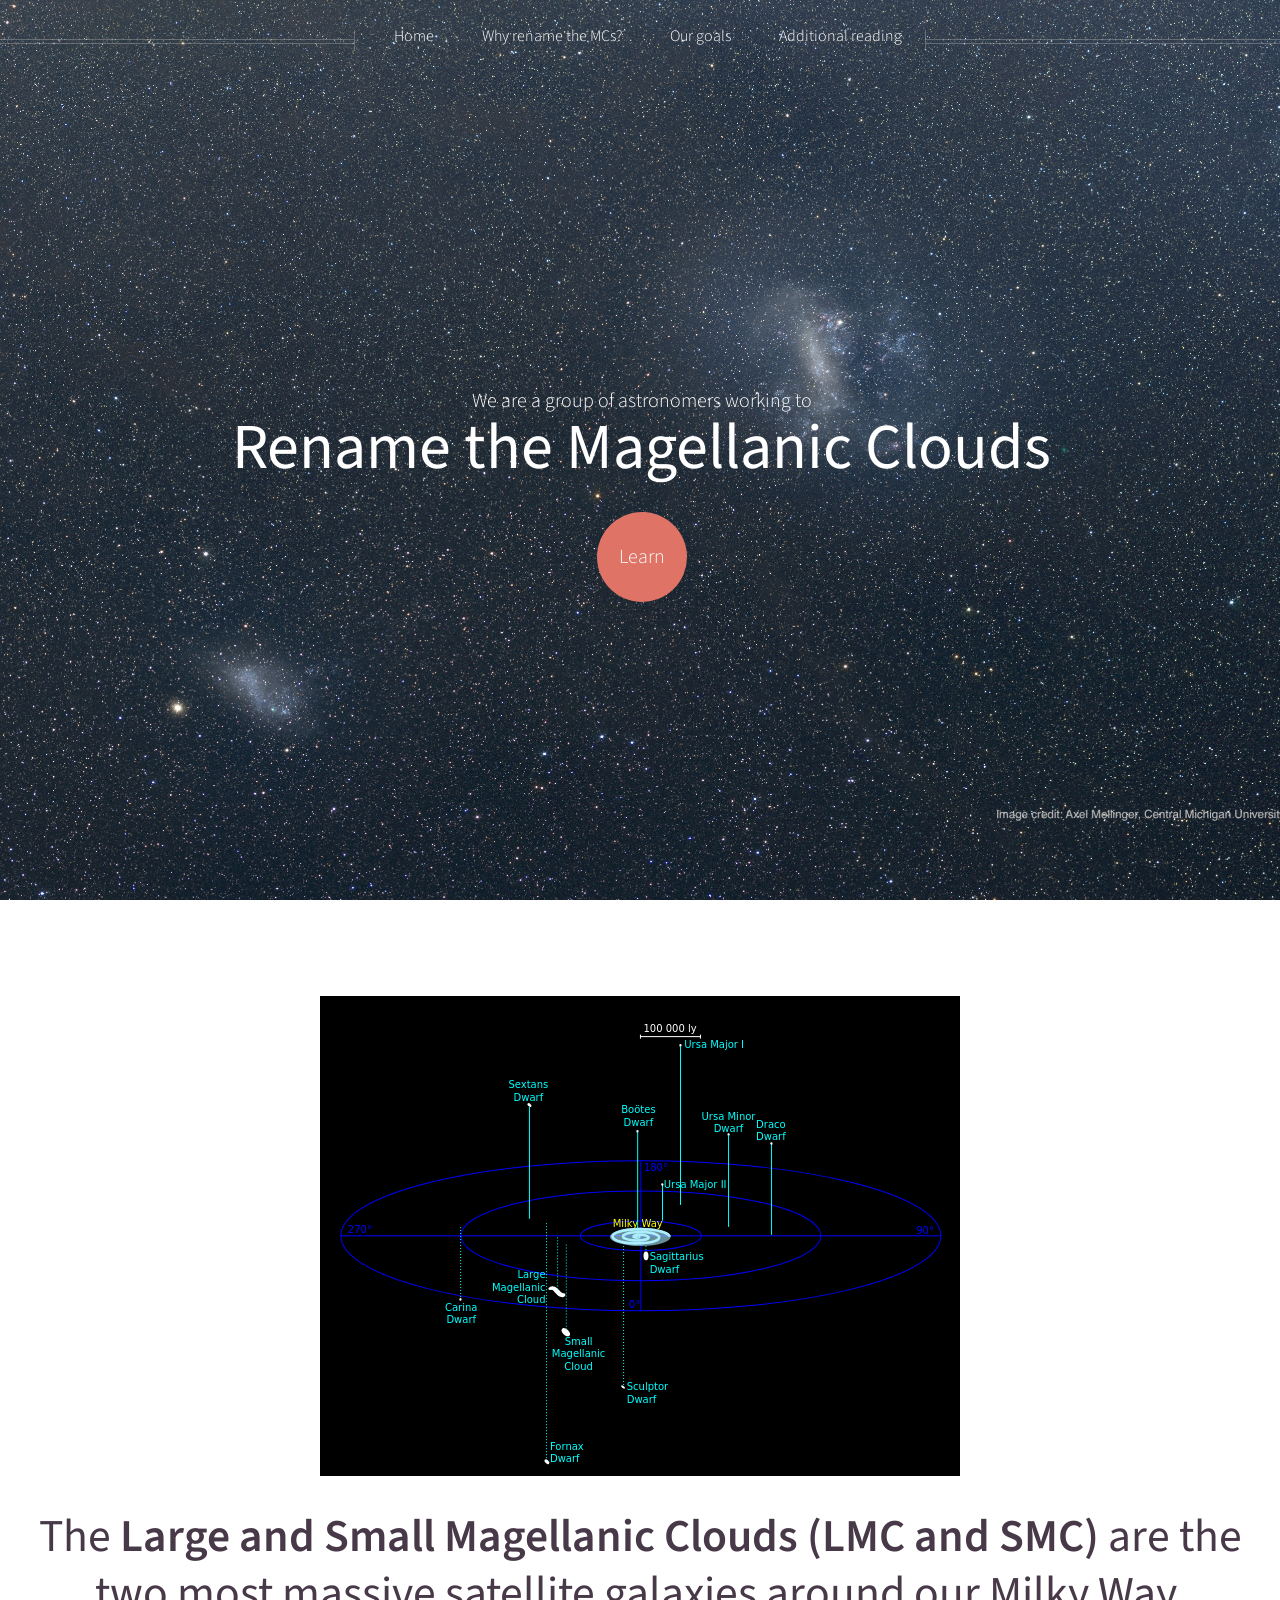
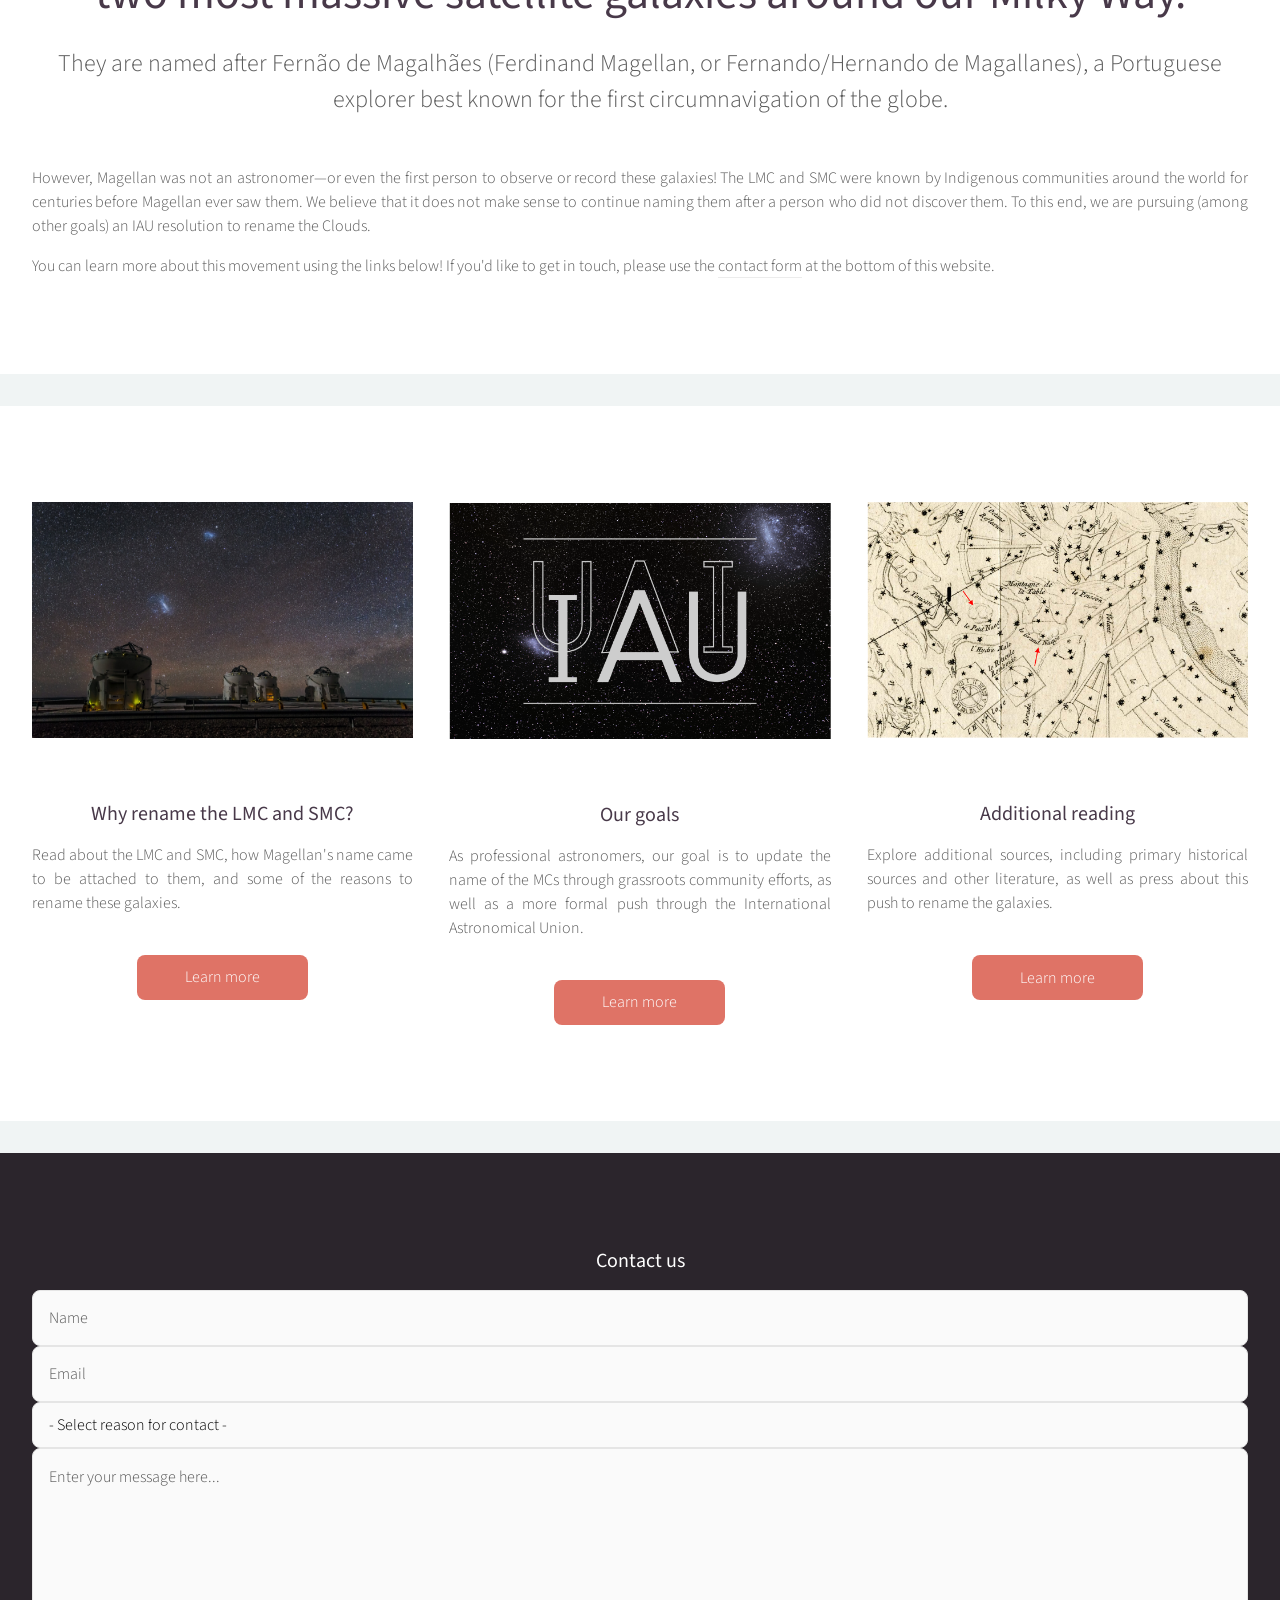
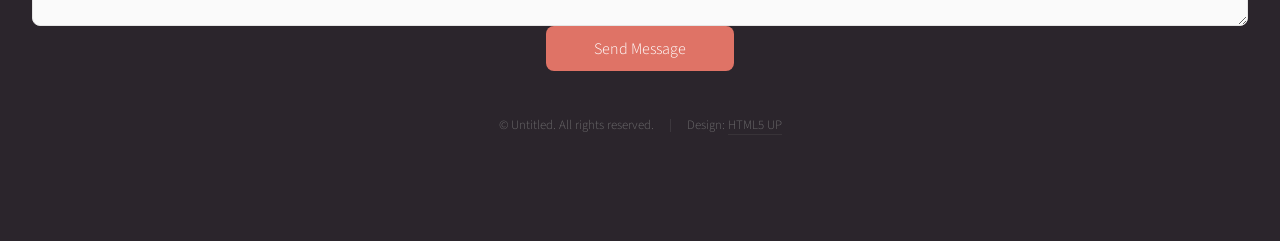
==== commit ae9ef7d3: "add test" ====
--- a/index.html
+++ b/index.html
@@ -25,7 +25,7 @@
 								<h1><a href="index.html" id="logo">Rename the Magellanic Clouds</a></h1>
 							</header>
 							<footer>
-								<a href="#banner" class="button circled scrolly">Start</a>
+								<a href="#main" class="button circled scrolly">Learn</a>
 							</footer>
 						</div>
 
@@ -33,57 +33,23 @@
 						<nav id="nav">
 							<ul>
 								<li><a href="index.html">Home</a></li>
-								<li><a href="no-sidebar.html">Why rename the MCs?</a></li>
-								<li><a href="no-sidebar.html">Our goals</a></li>
-								<li><a href="no-sidebar.html">Additional reading</a></li>
-								<!--
-								<li>
-									<a href="#">Dropdown</a>
-									<ul>
-										<li><a href="#">Lorem ipsum dolor</a></li>
-										<li><a href="#">Magna phasellus</a></li>
-										<li><a href="#">Etiam dolore nisl</a></li>
-										<li>
-											<a href="#">And a submenu &hellip;</a>
-											<ul>
-												<li><a href="#">Lorem ipsum dolor</a></li>
-												<li><a href="#">Phasellus consequat</a></li>
-												<li><a href="#">Magna phasellus</a></li>
-												<li><a href="#">Etiam dolore nisl</a></li>
-											</ul>
-										</li>
-										<li><a href="#">Veroeros feugiat</a></li>
-									</ul>
-								</li>
-								-->
-								
+								<li><a href="about.html">Why rename the MCs?</a></li>
+								<li><a href="goals.html">Our goals</a></li>
+								<li><a href="sources.html">Additional reading</a></li>								
 							</ul>
 						</nav>
 
 				</div>
 
-			<!-- Banner 
-				<section id="banner">
-					<header>
-						<h2>The <strong>LMC and SMC</strong> are the two most massive satellite galaxies of our Milky Way.</h2>
-						<p>
-							They are currently named after Ferdinand Magellan (Fernão de Magalhães, or Fernando/Hernando de Magallanes), 
-							a Portuguese explorer best known for the first circumnavigation of the globe.  
-						</p>
-					</header>
-				</section>
-			-->
-
 			<!-- Main -->
-				<div class="wrapper style2">
+				<div class="wrapper style1">
 
 					<article id="main" class="container special">
-						<p></p>
-						<a href="#" class="image featured"><img src="images/localgroup.svg" alt="" /></a>
+						<a href="#" class="image centered"><img src="images/localgroup.svg" alt="" /></a>
 						<header>
-							<h2>The <strong>Large and Small Magellanic Clouds (LMC and SMC)</strong> are the two most massive satellite galaxies of our Milky Way.</h2>
+							<h2>The <strong>Large and Small Magellanic Clouds (LMC and SMC)</strong> are the two most massive satellite galaxies around our Milky Way.</h2>
 							<p>
-								They are named after Ferdinand Magellan (Fernão de Magalhães, or Fernando/Hernando de Magallanes), 
+								They are named after Fernão de Magalhães (Ferdinand Magellan, or Fernando/Hernando de Magallanes), 
 								a Portuguese explorer best known for the first circumnavigation of the globe.  
 							</p>
 						</header>
@@ -91,6 +57,11 @@
 							However, Magellan was not an astronomer—or even the first person to observe or record these galaxies!
 							The LMC and SMC were known by Indigenous communities around the world for centuries before Magellan ever saw them.
 							We believe that it does not make sense to continue naming them after a person who did not discover them.
+							To this end, we are pursuing (among other goals) an IAU resolution to rename the Clouds. 
+						</p>
+						<p>
+							You can learn more about this movement using the links below!
+							If you'd like to get in touch, please use the <a href="#contact">contact form</a> at the bottom of this website.
 						</p>
 					</article>
 
@@ -102,12 +73,12 @@
 					<section id="features" class="container special">
 						<div class="row">
 							<article class="col-4 col-12-mobile special">
-								<a href="#" class="image featured"><img src="images/eso-lmc-smc.jpg" alt="" /></a>
+								<a href="#" class="image featured"><img src="images/clouds-paranal.jpg" alt="" /></a>
 								<header>
-									<h3><a href="#">Why rename the LMC and SMC?</a></h3>
+									<h3>Why rename the LMC and SMC?</h3>
 								</header>
 								<p>
-									Read about the history of Magellan, the LMC and SMC's names, and the reasons to rename the LMC and SMC.
+									Read about the LMC and SMC, how Magellan's name came to be attached to them, and some of the reasons to rename these galaxies.
 								</p>
 								<footer>
 									<a href="#" class="button">Learn more</a>
@@ -116,10 +87,10 @@
 							<article class="col-4 col-12-mobile special">
 								<a href="#" class="image featured"><img src="images/iau-lmcsmc.png" alt="" /></a>
 								<header>
-									<h3><a href="#">Our goals</a></h3>
+									<h3>Our goals</h3>
 								</header>
 								<p>
-									This movement is led by an international group of professional astronomers. Who are we, and what are our goals?
+									As professional astronomers, our goal is to update the name of the MCs through grassroots community efforts, as well as a more formal push through the International Astronomical Union.
 								</p>
 								<footer>
 									<a href="#" class="button">Learn more</a>
@@ -128,10 +99,10 @@
 							<article class="col-4 col-12-mobile special">
 								<a href="#" class="image featured"><img src="images/nubeculae.png" alt="" /></a>
 								<header>
-									<h3><a href="#">Additional reading</a></h3>
+									<h3>Additional reading</h3>
 								</header>
 								<p>
-									Explore additional sources, including primary historical sources and other literature, and learn more about our movement.
+									Explore additional sources, including primary historical sources and other literature, as well as press about this push to rename the galaxies.
 								</p>
 								<footer>
 									<a href="#" class="button">Learn more</a>
@@ -149,7 +120,7 @@
 							<div class="col-12">
 
 								<!-- Contact -->
-									<section class="contact">
+									<section class="contact" id="contact">
 										<header>
 											<h3>Contact us</h3>
 										</header>
@@ -182,7 +153,6 @@
 											<!-- Action Buttons -->
 											<ul class="actions">
 												<li><input type="submit" value="Send Message" class="primary" /></li>
-												<li><input type="reset" value="Reset" /></li>
 											</ul>
 										</form>
 									</section>
--- a/assets/css/main.css
+++ b/assets/css/main.css
@@ -1979,7 +1979,7 @@
 	form input[type="email"],
 	form input[type="password"],
 	form select {
-		line-height: 1em;
+		line-height: 0.8em;
 	}
 
 	form textarea {
